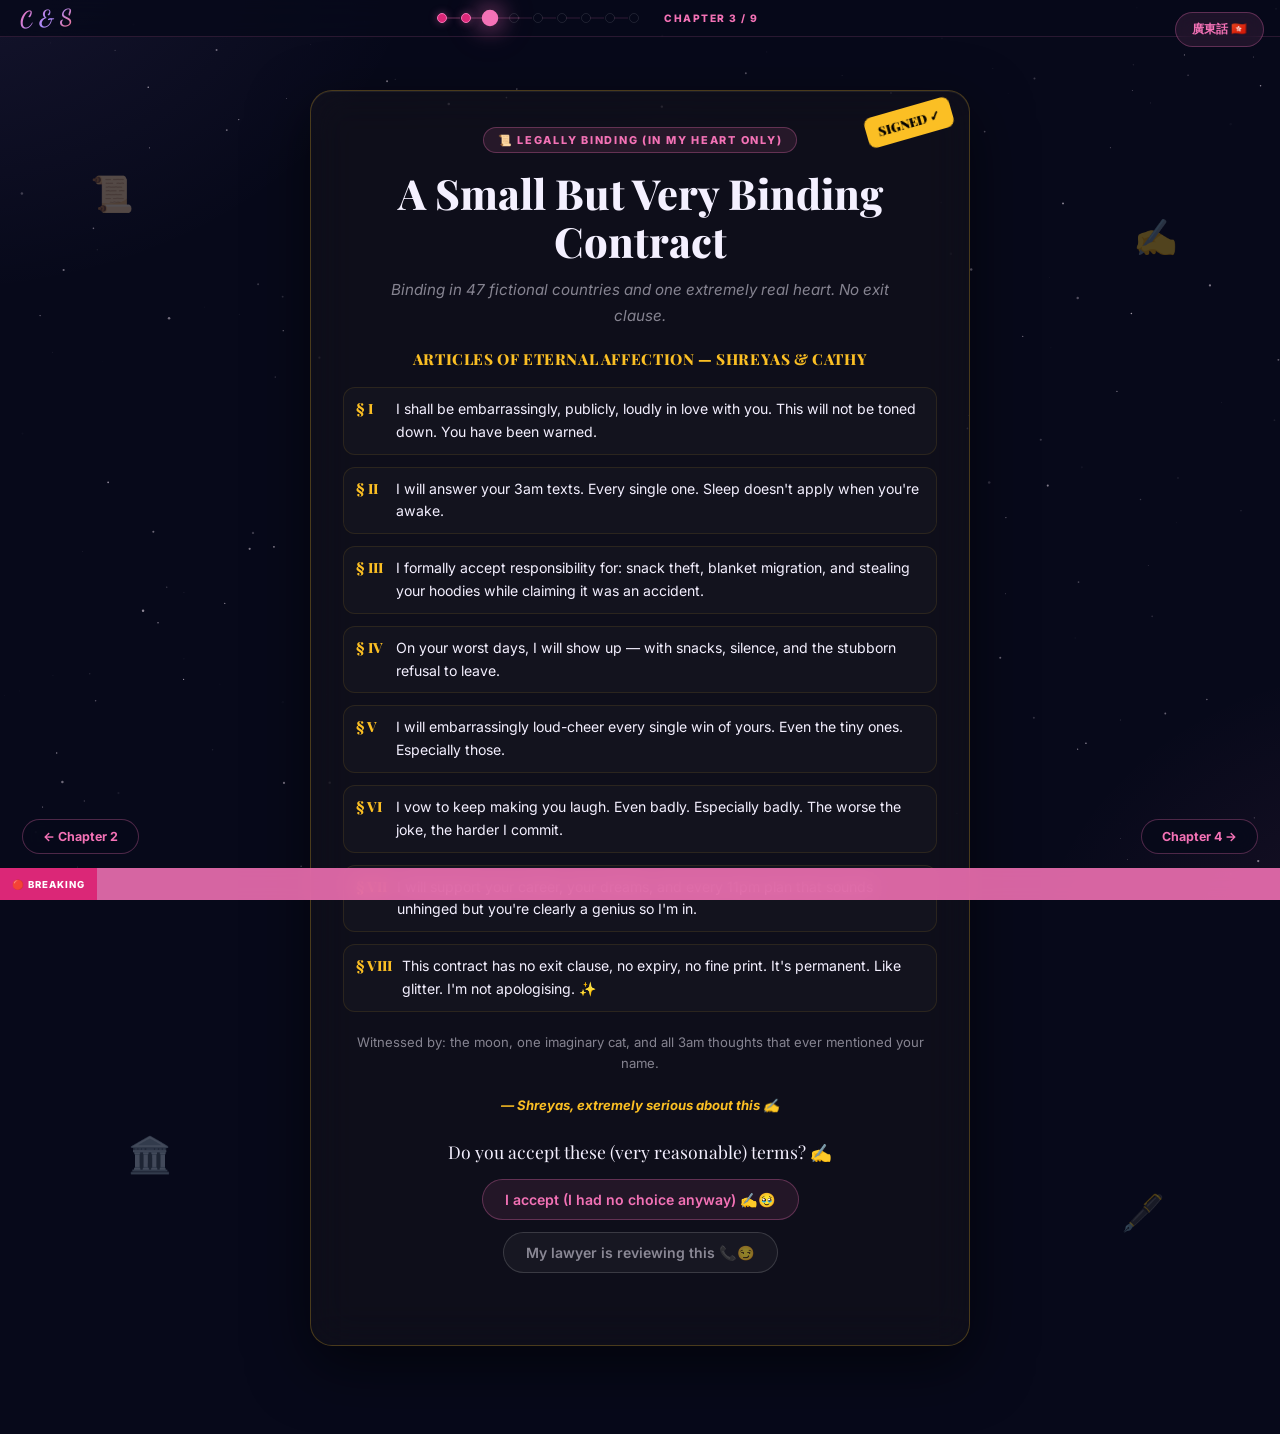
==== contract.html @ 502949fa "Make the No button run away forever (proximity flee, never vanishes)" ====
<!DOCTYPE html>
<html lang="en">
<head>
  <meta charset="UTF-8"/>
  <meta name="viewport" content="width=device-width, initial-scale=1.0"/>
  <title>Chapter 3 — The Contract 📜</title>
  <link rel="preconnect" href="https://fonts.googleapis.com"/>
  <link href="https://fonts.googleapis.com/css2?family=Playfair+Display:ital,wght@0,400;0,700;0,900;1,400&family=Inter:wght@300;400;500;600;700;800&family=Dancing+Script:wght@600;700&display=swap" rel="stylesheet"/>
  <link rel="stylesheet" href="style.css?v=7"/>
</head>
<body>
  <canvas id="starsCanvas"></canvas>
  <div class="particles" id="particles"></div>
  <button class="lang-toggle" onclick="toggleLang()"><span id="langLabel">廣東話 🇭🇰</span></button>

  <nav class="chapter-nav">
    <span class="chapter-brand">C &amp; S</span>
    <div class="chapter-dots">
      <a href="index.html"    class="cdot page-link" title="Ch 1"></a>
      <a href="evidence.html" class="cdot page-link" title="Ch 2"></a>
      <a href="contract.html" class="cdot active"    title="Ch 3 — The Contract"></a>
      <a href="poem.html"     class="cdot"           title="Ch 4"></a>
      <a href="quiz.html"     class="cdot"           title="Ch 5"></a>
      <a href="husband.html"  class="cdot"           title="Ch 6"></a>
      <a href="proposal.html" class="cdot"           title="Ch 7"></a>
      <a href="love.html"     class="cdot"           title="Ch 8"></a>
      <a href="yes.html"      class="cdot"           title="Ch 9"></a>
    </div>
    <span class="chapter-label" data-en="Chapter 3 / 9" data-hk="第 三 章 / 9">Chapter 3 / 9</span>
  </nav>

  <section class="sec">
    <div class="deco d1">📜</div><div class="deco d2">✍️</div>
    <div class="deco d3">🏛️</div><div class="deco d4">🖋️</div>
    <div class="wrap">

      <div class="card parchment reveal">
        <div class="stamp" id="stamp">SIGNED ✓</div>

        <div class="tag"
             data-en="📜 legally binding (in my heart only)"
             data-hk="📜 具法律效力（僅限我嘅心入面）">📜 legally binding (in my heart only)</div>

        <h2 data-en="A Small But Very Binding Contract"
            data-hk="一份細細但非常具約束力嘅合約">A Small But Very Binding Contract</h2>

        <p class="sec-note"
           data-en="Binding in 47 fictional countries and one extremely real heart. No exit clause. No fine print. I checked."
           data-hk="喺47個虛構國家同一個非常真實嘅心入面具效力。冇終止條款。冇細字。我check過。">
          Binding in 47 fictional countries and one extremely real heart. No exit clause.
        </p>

        <div class="parchment-inner">
          <p class="ct-title" data-en="ARTICLES OF ETERNAL AFFECTION — SHREYAS &amp; CATHY"
             data-hk="永恆情感條款 — SHREYAS &amp; CATHY">ARTICLES OF ETERNAL AFFECTION — SHREYAS &amp; CATHY</p>
          <ul class="ct-list">

            <li class="ct-item">
              <span class="cn">§ I</span>
              <span data-en="I shall be embarrassingly, publicly, loudly in love with you. This will not be toned down. You have been warned."
                    data-hk="我將以令人尷尬、公開、大聲嘅方式愛你。呢個唔會被調低音量。你已被警告。">I shall be embarrassingly, publicly, loudly in love with you. This will not be toned down. You have been warned.</span>
            </li>

            <li class="ct-item">
              <span class="cn">§ II</span>
              <span data-en="I will answer your 3am texts. Every single one. Sleep is a concept that simply does not apply when you're awake."
                    data-hk="我將回覆你凌晨3點嘅每一條訊息。每一條。當你醒著，瞓覺係個唔適用嘅概念。">I will answer your 3am texts. Every single one. Sleep doesn't apply when you're awake.</span>
            </li>

            <li class="ct-item">
              <span class="cn">§ III</span>
              <span data-en="I formally accept full legal responsibility for: (a) all snack theft, (b) blanket migration, (c) stealing your hoodies on purpose while claiming it was an accident."
                    data-hk="我正式承擔全部法律責任：(a) 所有零食偷竊，(b) 被子遷移，(c) 故意偷你件衞衣但聲稱係意外。">I formally accept responsibility for: snack theft, blanket migration, and stealing your hoodies while claiming it was an accident.</span>
            </li>

            <li class="ct-item">
              <span class="cn">§ IV</span>
              <span data-en="On your worst days, I will show up. Not necessarily with solutions. But with snacks, silence, and the stubborn refusal to leave."
                    data-hk="在你最差嘅日子，我會出現。未必帶著解決方法。但帶著零食、沉默、同頑固拒絕離開嘅決心。">On your worst days, I will show up — with snacks, silence, and the stubborn refusal to leave.</span>
            </li>

            <li class="ct-item">
              <span class="cn">§ V</span>
              <span data-en="I will cheer embarrassingly loud at every single one of your wins. Even the tiny ones. ESPECIALLY the tiny ones. You deserve a standing ovation for existing, honestly."
                    data-hk="我將為你每一次勝利尷尬咁大聲歡呼。連細嘅都係。尤其係細嘅。老實講，你只係因為存在就值得起立鼓掌。">I will embarrassingly loud-cheer every single win of yours. Even the tiny ones. Especially those.</span>
            </li>

            <li class="ct-item">
              <span class="cn">§ VI</span>
              <span data-en="I vow to keep making you laugh. Even badly. Especially badly. The worse the joke, the harder I'll commit to it."
                    data-hk="我發誓繼續令你大笑。即使笑料很差。尤其係很差嗰時。笑話越差，我就越投入。">I vow to keep making you laugh. Even badly. Especially badly. The worse the joke, the harder I commit.</span>
            </li>

            <li class="ct-item">
              <span class="cn">§ VII</span>
              <span data-en="I will support your career, your dreams, your chaotic ambitions, and every plan you come up with at 11pm that sounds absolutely unhinged but you're clearly brilliant so I'm in."
                    data-hk="我將支持你嘅事業、夢想、混亂雄心，同每個你晚上11點想出嚟聽起來完全瘋狂但你明顯係天才所以我支持嘅計劃。">I will support your career, your dreams, and every 11pm plan that sounds unhinged but you're clearly a genius so I'm in.</span>
            </li>

            <li class="ct-item">
              <span class="cn">§ VIII</span>
              <span data-en="This contract contains no exit clause, no expiration date, and no fine print. It is permanent. Like glitter. Impossible to remove. I'm not apologising for that."
                    data-hk="本合約冇終止條款、冇到期日、冇細字。係永久嘅。就好似閃粉咁。無法去除。我唔為此道歉。">This contract has no exit clause, no expiry, no fine print. It's permanent. Like glitter. I'm not apologising. ✨</span>
            </li>

          </ul>
        </div>

        <div class="ct-sign">
          <span data-en="Witnessed by: the moon, one imaginary cat, and all 3am thoughts that ever mentioned your name."
                data-hk="見證人：月亮、一隻想象中嘅貓、同所有曾提及你名字嘅凌晨3點思緒。">
            Witnessed by: the moon, one imaginary cat, and all 3am thoughts that ever mentioned your name.
          </span><br><br>
          <em>— Shreyas, extremely serious about this ✍️</em>
        </div>

        <div style="margin-top:24px;text-align:center">
          <p class="q-prompt" data-en="Do you accept these (very reasonable) terms? ✍️"
             data-hk="你接唔接受呢啲（非常合理嘅）條款？✍️">Do you accept these (very reasonable) terms? ✍️</p>
          <div style="display:flex;gap:12px;justify-content:center;flex-wrap:wrap" id="contractBtns">
            <button class="q-pick" onclick="signContract(this,'agree')"
                    data-en="I accept (I had no choice anyway) ✍️🥹"
                    data-hk="我同意（我本來就冇得揀）✍️🥹">I accept (I had no choice anyway) ✍️🥹</button>
            <button class="q-pick ghost" onclick="signContract(this,'lawyer')"
                    data-en="My lawyer is reviewing this 📞😏"
                    data-hk="俾我打俾律師先 📞😏">My lawyer is reviewing this 📞😏</button>
          </div>
          <p class="q-response" id="contractResp"></p>
          <div id="nextBtn" style="display:none;margin-top:20px">
            <button class="btn btn-primary" onclick="goNext()">
              <span data-en="Chapter 4 — The Poem →" data-hk="第四章 — 一首詩 →">Chapter 4 — The Poem →</span>
            </button>
          </div>
        </div>
      </div>

    </div>
  </section>

  <div class="page-nav">
    <a href="evidence.html" class="page-link">← Chapter 2</a>
    <span class="spacer"></span>
    <button onclick="goNext()">Chapter 4 →</button>
  </div>

  <div class="ticker-wrap">
    <div class="ticker-label">🔴 BREAKING</div>
    <div class="ticker-track"><div class="ticker-content">
      <span>Contract filed. 8 articles. Zero exit clauses. Legal team unavailable (also distracted by snacks). &nbsp;•&nbsp;</span>
      <span>§ III officially the most relatable clause. Sources: blanket theft incident, 2024. &nbsp;•&nbsp;</span>
      <span>Stamp of approval pending. Your signature required. &nbsp;•&nbsp;</span>
    </div></div>
  </div>

  <canvas id="confettiCanvas"></canvas>
  <script>const _PAGE="contract.html"; const _PAGE_IDX=2;</script>
  <script src="script.js?v=8"></script>
  <script>
    function signContract(btn, key) {
      document.getElementById('contractBtns').querySelectorAll('.q-pick').forEach(b => { b.disabled=true; if(b!==btn) b.classList.add('faded'); });
      btn.classList.add('selected');
      const msgs = {
        agree:  { en:"Signed, sealed, yours. No takebacks ever. ✍️💖", hk:"簽咗、封咗、係你嘅喇。永遠唔可以反悔。✍️💖" },
        lawyer: { en:"Your lawyer called. They reviewed it. They said yes. 📞😏", hk:"你律師打嚟。佢睇過。佢話yes。📞😏" }
      };
      const r = document.getElementById('contractResp');
      r.textContent = msgs[key][lang]; r.classList.add('show');
      document.getElementById('nextBtn').style.display = 'block';
    }
  </script>
</body>
</html>
---- style.css ----
/* ===================================================================
   CATHY 💖 — DARK ROMANTIC THEME v6
   =================================================================== */
:root {
  --bg:     #07091a;
  --bg2:    #0e052a;
  --text:   #f4f0ff;
  --text-s: rgba(244,240,255,0.52);
  --pink:   #f472b6;
  --pink-d: #db2777;
  --purple: #a78bfa;
  --gold:   #fbbf24;
  --teal:   #34d399;
  --coral:  #fb7185;
  --card:   rgba(255,255,255,0.05);
  --border: rgba(244,114,182,0.22);
  --r:      22px;
  --glow:   0 0 40px rgba(244,114,182,0.2);
  --shadow: 0 20px 60px rgba(0,0,0,0.55);
  --grad:   linear-gradient(135deg,#f472b6 0%,#a78bfa 55%,#fb7185 100%);
  --grad-g: linear-gradient(135deg,#fbbf24 0%,#f472b6 100%);
  /* aliases */
  --gold2:var(--gold); --rose:var(--pink); --rose-l:var(--coral);
  --violet:var(--purple); --blush:var(--coral);
  --border-s:rgba(244,114,182,0.1);
}

*,*::before,*::after { margin:0; padding:0; box-sizing:border-box; }
html { scroll-behavior:smooth; font-size:16px; }

body {
  font-family:'Inter',sans-serif;
  color:var(--text);
  background:
    radial-gradient(ellipse 900px 700px at -5% -10%, rgba(167,139,250,0.1) 0%,transparent 55%),
    radial-gradient(ellipse 700px 600px at 110% 110%, rgba(244,114,182,0.09) 0%,transparent 55%),
    var(--bg);
  background-attachment:fixed;
  min-height:100vh;
  overflow-x:hidden;
  animation:pageFadeIn .5s ease;
}
body.page-out { animation:pageFadeOut .3s ease forwards; }
@keyframes pageFadeIn  { from { opacity:0; transform:translateY(10px); } to { opacity:1; transform:none; } }
@keyframes pageFadeOut { to   { opacity:0; transform:translateY(-8px); } }

/* ===================== STARS CANVAS ===================== */
#starsCanvas { position:fixed; inset:0; pointer-events:none; z-index:0; }

/* ===================== PARTICLES ===================== */
.particles { position:fixed; inset:0; pointer-events:none; z-index:1; overflow:hidden; }
.particle {
  position:absolute; bottom:-40px; font-size:1.3rem;
  animation:floatUp linear forwards; opacity:0;
}
@keyframes floatUp {
  0%   { transform:translateY(0) rotate(0) scale(.7); opacity:0; }
  10%  { opacity:.85; }
  90%  { opacity:.4; }
  100% { transform:translateY(-115vh) rotate(360deg) scale(1.1); opacity:0; }
}

/* ===================== CHAPTER NAV ===================== */
.chapter-nav {
  position:fixed; top:0; left:0; right:0; z-index:900;
  display:flex; align-items:center; justify-content:center; gap:14px;
  padding:12px 115px 12px 24px;
  background:rgba(7,9,26,.82);
  backdrop-filter:blur(20px); -webkit-backdrop-filter:blur(20px);
  border-bottom:1px solid rgba(244,114,182,.15);
}
.chapter-brand {
  position:absolute; left:20px; top:50%; transform:translateY(-50%) rotate(-3deg);
  font-family:'Dancing Script',cursive; font-weight:700; font-size:1.4rem;
  background:var(--grad); -webkit-background-clip:text; -webkit-text-fill-color:transparent; background-clip:text;
}
.chapter-dots { display:flex; align-items:center; }
.cdot {
  position:relative; width:10px; height:10px; border-radius:50%;
  background:rgba(244,114,182,.15); border:1.5px solid rgba(244,114,182,.35);
  display:inline-block; text-decoration:none; margin:0 7px;
  transition:all .3s cubic-bezier(.34,1.56,.64,1);
}
.cdot::after {
  content:''; position:absolute; top:50%; left:100%;
  width:14px; height:1px; transform:translateY(-50%);
  background:rgba(244,114,182,.18);
}
.chapter-dots .cdot:last-child::after { display:none; }
.cdot.done { background:var(--pink-d); border-color:var(--pink); box-shadow:0 0 8px rgba(244,114,182,.4); }
.cdot.done::after { background:rgba(244,114,182,.4); }
.cdot.active {
  background:var(--pink); border-color:var(--pink); transform:scale(1.65);
  box-shadow:0 0 14px var(--pink), 0 0 28px rgba(244,114,182,.3);
}
.cdot.locked { background:transparent; border-color:rgba(255,255,255,.1); }
.cdot:not(.active):not(.locked):hover { transform:scale(1.4); background:var(--pink); }
.chapter-label, .chapter-info {
  font-size:.64rem; font-weight:800; color:var(--pink);
  letter-spacing:.15em; text-transform:uppercase; margin-left:4px;
}
.chapter-info { display:none; }

/* ===================== LANG TOGGLE ===================== */
.lang-toggle {
  position:fixed; top:12px; right:16px; z-index:1000;
  background:rgba(244,114,182,.1); border:1px solid rgba(244,114,182,.3);
  color:var(--pink); font-family:'Inter',sans-serif;
  font-size:.78rem; font-weight:700;
  padding:8px 16px; border-radius:50px; cursor:pointer;
  backdrop-filter:blur(10px);
  transition:all .2s ease;
}
.lang-toggle:hover { background:var(--pink); color:#fff; border-color:var(--pink); }

/* ===================== PAGE NAV ===================== */
.page-nav {
  position:fixed; bottom:46px; left:0; right:0;
  display:flex; align-items:center; justify-content:space-between;
  padding:0 22px; z-index:800; pointer-events:none;
}
.page-nav a, .page-nav button {
  pointer-events:all;
  background:rgba(7,9,26,.8); border:1px solid rgba(244,114,182,.3);
  color:var(--pink); font-family:'Inter',sans-serif;
  font-size:.78rem; font-weight:700;
  padding:9px 20px; border-radius:50px; cursor:pointer; text-decoration:none;
  backdrop-filter:blur(10px); transition:all .2s ease;
}
.page-nav a:hover, .page-nav button:hover { background:var(--pink); color:#fff; border-color:var(--pink); }
.page-nav .spacer { flex:1; }

/* ===================== LAYOUT ===================== */
.sec {
  position:relative; min-height:100vh;
  display:flex; align-items:center; justify-content:center;
  padding:90px 20px 88px; z-index:2;
}
.wrap { width:100%; max-width:660px; margin:0 auto; text-align:center; position:relative; z-index:2; }

/* decos */
.deco {
  position:absolute; font-size:2.2rem; opacity:.3; pointer-events:none; z-index:1;
  animation:bobble ease-in-out infinite;
}
.d1 { top:12%; left:7%;  animation-duration:4s; }
.d2 { top:15%; right:8%; animation-duration:5.2s; animation-delay:.6s; }
.d3 { bottom:18%; left:10%; animation-duration:4.6s; animation-delay:1s; }
.d4 { bottom:14%; right:9%; animation-duration:5.8s; animation-delay:1.8s; }
@keyframes bobble { 0%,100% { transform:translateY(0) rotate(-6deg); } 50% { transform:translateY(-15px) rotate(6deg); } }

/* ===================== CARDS ===================== */
.card, .glass {
  background:var(--card);
  border:1px solid var(--border);
  border-radius:var(--r);
  padding:36px 32px;
  box-shadow:var(--shadow), inset 0 1px 0 rgba(255,255,255,.06);
  backdrop-filter:blur(20px); -webkit-backdrop-filter:blur(20px);
  position:relative;
}

/* ===================== TYPOGRAPHY ===================== */
.tag, .sec-label, .eyebrow {
  display:inline-block; font-size:.68rem; font-weight:800;
  letter-spacing:.16em; text-transform:uppercase;
  color:var(--pink);
  background:rgba(244,114,182,.1); border:1px solid rgba(244,114,182,.3);
  padding:5px 14px; border-radius:50px; margin-bottom:16px;
}
.hero-h1 {
  font-family:'Playfair Display',serif; font-weight:900;
  font-size:clamp(2.2rem,7vw,4.2rem); line-height:1.06; color:var(--text);
  margin-bottom:16px;
}
.grad, .grad-text {
  background:var(--grad);
  -webkit-background-clip:text; -webkit-text-fill-color:transparent; background-clip:text;
}
h2 {
  font-family:'Playfair Display',serif; font-weight:800;
  font-size:clamp(1.7rem,5vw,2.6rem); color:var(--text);
  margin-bottom:12px; line-height:1.15;
}
.hero-p, .sec-note, .lead, .celeb-sub {
  font-size:.95rem; color:var(--text-s); line-height:1.72;
  max-width:500px; margin:0 auto 20px;
}
.sec-note { font-style:italic; }

/* ===================== BUTTONS ===================== */
.btn {
  display:inline-block; font-family:'Inter',sans-serif;
  font-weight:700; font-size:.9rem; cursor:pointer;
  padding:13px 32px; border-radius:50px; text-decoration:none;
  border:none; transition:all .2s cubic-bezier(.34,1.56,.64,1);
}
.btn-primary {
  background:var(--grad); color:#fff;
  box-shadow:0 8px 26px rgba(244,114,182,.4);
}
.btn-primary:hover { transform:translateY(-3px) scale(1.04); box-shadow:0 14px 36px rgba(244,114,182,.55); }
.btn-ghost {
  background:rgba(244,114,182,.1); border:1px solid rgba(244,114,182,.3); color:var(--pink);
}
.btn-ghost:hover { background:rgba(244,114,182,.2); transform:translateY(-2px); }
.btn-yes {
  background:var(--grad); color:#fff;
  box-shadow:0 8px 28px rgba(244,114,182,.5);
}
.btn-yes:hover { transform:translateY(-4px) scale(1.05); box-shadow:0 16px 44px rgba(244,114,182,.65); }
.btn-huge { font-size:1.1rem; padding:16px 44px; }
.btn-no {
  background:rgba(255,255,255,.05); border:1px dashed rgba(255,255,255,.2);
  color:rgba(255,255,255,.4); font-weight:600;
}
.btn-row { display:flex; gap:14px; justify-content:center; align-items:center; flex-wrap:wrap; margin-top:8px; }
.pulse-btn { animation:pulseBeat 1.8s ease-in-out infinite; }
@keyframes pulseBeat { 0%,100% { transform:scale(1); box-shadow:0 8px 28px rgba(244,114,182,.5); } 50% { transform:scale(1.06); box-shadow:0 12px 40px rgba(244,114,182,.7); } }
@keyframes btnPulse  { 0%,100% { transform:scale(1); } 50% { transform:scale(1.05); } }

/* ===================== SCROLL DOT ===================== */
.scroll-dot {
  width:22px; height:36px; border:1.5px solid rgba(244,114,182,.4);
  border-radius:50px; margin:28px auto 0; position:relative;
}
.scroll-dot::after {
  content:''; position:absolute; top:6px; left:50%; transform:translateX(-50%);
  width:5px; height:5px; border-radius:50%; background:var(--pink);
  animation:scrollPulse 1.5s ease-in-out infinite;
}
@keyframes scrollPulse { 0% { top:6px; opacity:1; } 100% { top:22px; opacity:0; } }
@keyframes scrollBlink { 0%,100% { opacity:.2; } 50% { opacity:1; } }

/* ===================== LOVE METER ===================== */
.love-meter-wrap { display:flex; align-items:center; gap:12px; max-width:320px; margin:20px auto; }
.love-meter-icon { font-size:1.4rem; animation:heartBeat 1.2s ease-in-out infinite; }
@keyframes heartBeat { 0%,100% { transform:scale(1); } 25% { transform:scale(1.22); } 50% { transform:scale(.95); } }
.love-meter-track { flex:1; height:12px; background:rgba(244,114,182,.12); border-radius:50px; overflow:hidden; border:1px solid rgba(244,114,182,.2); }
.love-meter-fill { height:100%; width:0%; background:var(--grad); border-radius:50px; transition:width .5s ease; }

/* ===================== QUIZ ===================== */
.quiz-progress-bar { height:6px; background:rgba(244,114,182,.12); border-radius:50px; overflow:hidden; margin:18px 0 24px; }
.quiz-progress-fill, #qProgress { height:100%; width:0%; background:var(--grad); border-radius:50px; transition:width .4s ease; }
.quiz-wrap { position:relative; min-height:180px; }
.q-step { display:none; }
.q-step.active { display:block; animation:fadeSlideIn .4s ease; }
@keyframes fadeSlideIn { from { opacity:0; transform:translateY(18px); } to { opacity:1; transform:none; } }
.q-text { font-size:1.08rem; font-weight:700; margin-bottom:20px; color:var(--text); line-height:1.5; }
.q-opts { display:flex; flex-wrap:wrap; gap:10px; justify-content:center; }
.q-btn {
  background:rgba(244,114,182,.1); border:1px solid rgba(244,114,182,.28);
  color:var(--text); font-family:'Inter',sans-serif;
  font-size:.88rem; font-weight:600;
  padding:11px 20px; border-radius:50px; cursor:pointer;
  transition:all .2s ease;
}
.q-btn:hover { background:var(--pink); color:#fff; border-color:var(--pink); transform:translateY(-2px); box-shadow:0 8px 22px rgba(244,114,182,.35); }
.q-result { text-align:center; }
.score-ring { position:relative; width:120px; height:120px; margin:0 auto 16px; }
.score-ring svg { transform:rotate(-90deg); width:120px; height:120px; }
.ring-bg   { fill:none; stroke:rgba(244,114,182,.14); stroke-width:7; }
.ring-fill { fill:none; stroke:var(--pink); stroke-width:7; stroke-linecap:round; stroke-dasharray:327; stroke-dashoffset:327; }
.score-num { position:absolute; inset:0; display:flex; align-items:center; justify-content:center; font-family:'Playfair Display',serif; font-weight:900; font-size:1.9rem; color:var(--pink); }
.result-title { font-family:'Playfair Display',serif; font-weight:800; font-size:1.3rem; color:var(--text); margin-bottom:10px; }
.result-note { font-size:.9rem; color:var(--text-s); line-height:1.7; max-width:440px; margin:0 auto 8px; }
.q-result.hidden { display:none !important; }

/* ===================== EVIDENCE ===================== */
.ev-grid { display:grid; grid-template-columns:repeat(2,1fr); gap:14px; margin:8px 0 22px; }
.ev-card {
  background:rgba(255,255,255,.03); border:1px solid rgba(244,114,182,.2);
  border-radius:16px; padding:18px 14px; text-align:center;
  transition:all .25s ease;
}
.ev-card:hover { background:rgba(244,114,182,.08); transform:translateY(-4px); border-color:rgba(244,114,182,.4); }
.ev-top { font-size:.64rem; font-weight:800; letter-spacing:.1em; text-transform:uppercase; color:var(--pink); margin-bottom:8px; }
.ev-big { font-family:'Playfair Display',serif; font-weight:900; font-size:2.2rem; background:var(--grad); -webkit-background-clip:text; -webkit-text-fill-color:transparent; background-clip:text; line-height:1.1; margin-bottom:6px; }
.ev-headline { font-family:'Playfair Display',serif; font-weight:700; font-size:.88rem; color:var(--text); line-height:1.45; margin-bottom:6px; }
.ev-label { font-size:.8rem; font-weight:600; color:var(--text); margin-bottom:3px; }
.ev-note  { font-size:.7rem; color:var(--text-s); font-style:italic; }
.ev-verdict {
  font-size:.9rem; font-weight:600; color:var(--text); line-height:1.65;
  background:rgba(244,114,182,.07); border:1px dashed rgba(244,114,182,.3);
  border-radius:14px; padding:14px 16px; max-width:560px; margin:0 auto;
}

/* ===================== CONTRACT ===================== */
.parchment {
  background:rgba(251,191,36,.03) !important;
  border-color:rgba(251,191,36,.25) !important;
}
.parchment-inner { text-align:left; margin-top:8px; }
.ct-title { font-family:'Playfair Display',serif; font-weight:800; font-size:.95rem; text-align:center; color:var(--gold); letter-spacing:.04em; margin-bottom:18px; }
.ct-list { list-style:none; display:flex; flex-direction:column; gap:12px; }
.ct-item {
  display:flex; gap:10px; align-items:flex-start;
  font-size:.88rem; line-height:1.62; color:var(--text);
  opacity:0; transform:translateX(-12px); transition:all .5s ease;
  background:rgba(255,255,255,.025); border:1px solid rgba(251,191,36,.1); border-radius:12px; padding:10px 12px;
}
.ct-item.visible { opacity:1; transform:translateX(0); }
.cn { font-family:'Playfair Display',serif; font-weight:800; color:var(--gold); flex-shrink:0; min-width:30px; }
.ct-sign { text-align:center; margin-top:20px; font-size:.82rem; color:var(--text-s); line-height:1.6; }
.ct-sign em { color:var(--gold); font-weight:700; }
.stamp {
  position:absolute; top:16px; right:16px; transform:rotate(-16deg) scale(0);
  font-family:'Playfair Display',serif; font-weight:900; font-size:.8rem;
  color:#000; background:var(--gold); padding:7px 12px; border-radius:8px;
  transition:transform .5s cubic-bezier(.34,1.8,.64,1);
}
.stamp.visible { transform:rotate(-16deg) scale(1); }

/* ===================== POEM ===================== */
.poem-box { margin-top:8px; }
.poem-en, .poem-hk { display:flex; flex-direction:column; gap:12px; }
.poem-line {
  font-family:'Playfair Display',serif; font-size:.97rem; line-height:1.78;
  color:var(--text); font-style:italic;
  background:rgba(255,255,255,.025);
  border-left:3px solid rgba(244,114,182,.5);
  border-radius:0 12px 12px 0; padding:11px 14px; text-align:left;
  opacity:0; transform:translateX(-14px); transition:all .6s ease;
}
.poem-line.visible { opacity:1; transform:translateX(0); }
.poem-final { border-left-color:var(--pink); }
.poem-final em, .poem-line em { font-style:normal; font-weight:700; color:var(--pink); }
.poem-div { display:flex; gap:12px; justify-content:center; font-size:1.2rem; margin:18px 0; opacity:.5; }

/* ===================== HUSBAND ===================== */
.hm-list { list-style:none; display:flex; flex-direction:column; gap:10px; margin:8px 0 20px; }
.hm-item {
  display:flex; gap:10px; align-items:flex-start; text-align:left;
  font-size:.88rem; line-height:1.58; color:var(--text);
  background:rgba(255,255,255,.03); border:1px solid rgba(244,114,182,.12);
  border-radius:12px; padding:10px 14px;
  opacity:0; transform:translateX(-16px); transition:all .5s ease;
}
.hm-item.visible { opacity:1; transform:translateX(0); }
.hm-icon { font-size:1.1rem; flex-shrink:0; }
.hm-verdict {
  background:rgba(244,114,182,.07); border:1px dashed rgba(244,114,182,.3);
  border-radius:16px; padding:18px; text-align:center;
}
.hm-score { font-family:'Playfair Display',serif; font-weight:900; font-size:2.4rem; background:var(--grad); -webkit-background-clip:text; -webkit-text-fill-color:transparent; background-clip:text; margin-bottom:6px; }
.hm-verdict p { font-size:.88rem; font-weight:600; color:var(--text-s); line-height:1.5; }

/* ===================== PROPOSAL / LOVE ===================== */
.proposal-card, .love-card { text-align:center; }
.ring-float, .ring-icon { font-size:3rem; display:inline-block; animation:ringFloat 3s ease-in-out infinite; margin-bottom:8px; }
@keyframes ringFloat { 0%,100% { transform:translateY(0) rotate(-8deg); } 50% { transform:translateY(-12px) rotate(8deg); } }
.letter { text-align:left; max-width:500px; margin:16px auto; display:flex; flex-direction:column; gap:12px; }
.letter p { font-size:.93rem; line-height:1.8; color:var(--text); }
.letter strong { color:var(--pink); font-weight:700; }
.letter-div { text-align:center; font-size:1.2rem; margin:8px 0; opacity:.4; }
.letter-hk { display:flex; flex-direction:column; gap:10px; padding-top:8px; border-top:1px solid rgba(244,114,182,.15); }
.letter-hk p { font-size:.88rem; color:var(--text-s); line-height:1.8; }
.prop-btns { display:flex; gap:14px; justify-content:center; align-items:center; flex-wrap:wrap; position:relative; min-height:64px; margin-top:16px; }
.escape-msg { font-size:.82rem; color:var(--pink); font-weight:700; margin-top:12px; min-height:20px; animation:escapeShake .4s ease; }
@keyframes escapeShake { 0%,100% { transform:none; } 25% { transform:translateX(-4px); } 75% { transform:translateX(4px); } }
.maybe-note { font-size:.75rem; color:var(--text-s); font-style:italic; margin-top:10px; }

/* ===================== CELEBRATION ===================== */
.celebrate-card { text-align:center; }
.celeb-emoji, #celebEmoji { font-size:3.5rem; display:inline-block; animation:celebSpin 2s ease-in-out infinite; }
@keyframes celebSpin { 0%,100% { transform:rotate(-10deg) scale(1); } 50% { transform:rotate(10deg) scale(1.12); } }
.badges { display:flex; flex-wrap:wrap; gap:8px; justify-content:center; margin:20px 0; }
.badge {
  font-size:.75rem; font-weight:700; padding:7px 14px; border-radius:50px;
  background:rgba(244,114,182,.1); border:1px solid rgba(244,114,182,.35); color:var(--pink);
  animation:badgePop .5s cubic-bezier(.34,1.8,.64,1) both;
}
.badge:nth-child(2) { border-color:rgba(52,211,153,.4); color:var(--teal); background:rgba(52,211,153,.08); }
.badge:nth-child(3) { border-color:rgba(167,139,250,.4); color:var(--purple); background:rgba(167,139,250,.08); }
.badge:nth-child(4) { border-color:rgba(251,191,36,.4); color:var(--gold); background:rgba(251,191,36,.08); }
.badge:nth-child(5) { border-color:rgba(251,113,133,.4); color:var(--coral); background:rgba(251,113,133,.08); }
.badge:nth-child(6) { border-color:rgba(167,139,250,.4); color:var(--purple); background:rgba(167,139,250,.08); }
@keyframes badgePop { from { opacity:0; transform:scale(0) rotate(-14deg); } }
.celeb-text { display:flex; flex-direction:column; gap:12px; max-width:460px; margin:0 auto 18px; }
.celeb-text p { font-size:.93rem; line-height:1.78; color:var(--text-s); }
.dancer { font-size:2.4rem; display:inline-block; animation:danceLoop 1s ease-in-out infinite; }
@keyframes danceLoop { 0%,100% { transform:rotate(-14deg) translateY(0); } 50% { transform:rotate(14deg) translateY(-8px); } }

/* ===================== TICKER ===================== */
.ticker-wrap {
  position:fixed; bottom:0; left:0; right:0; z-index:850;
  display:flex; align-items:center;
  background:rgba(244,114,182,.88); backdrop-filter:blur(10px);
  height:32px; overflow:hidden;
}
.ticker-label {
  flex-shrink:0; background:var(--pink-d); color:#fff;
  font-size:.6rem; font-weight:800; letter-spacing:.1em;
  padding:0 12px; height:100%; display:flex; align-items:center; text-transform:uppercase;
}
.ticker-track { flex:1; overflow:hidden; }
.ticker-content { display:inline-block; white-space:nowrap; padding-left:100%; animation:tickerScroll 30s linear infinite; font-size:.7rem; font-weight:600; color:#fff; }
@keyframes tickerScroll { from { transform:translateX(0); } to { transform:translateX(-100%); } }

/* ===================== REVEAL ===================== */
.reveal { opacity:0; transform:translateY(24px); transition:opacity .7s ease, transform .7s ease; }
.reveal.visible { opacity:1; transform:none; }

/* ===================== INTERACTIVE JOURNEY ===================== */
.chapter { min-height:100vh; display:flex; flex-direction:column; align-items:center; justify-content:center; }
.chapter > .wrap { width:100%; }
.chapter.locked { display:none !important; }

.q-block { margin-top:28px; text-align:center; }
.q-prompt { font-family:'Playfair Display',serif; font-size:1.1rem; color:var(--text); margin-bottom:16px; }
.q-answers { display:flex; gap:12px; flex-wrap:wrap; justify-content:center; position:relative; min-height:50px; }
.q-pick {
  font-family:'Inter',sans-serif; font-size:.88rem; font-weight:600; color:var(--pink);
  background:rgba(244,114,182,.09); border:1px solid rgba(244,114,182,.3);
  border-radius:30px; padding:11px 22px; cursor:pointer; transition:all .2s ease;
}
.q-pick:hover:not(:disabled) { background:var(--pink); color:#fff; transform:translateY(-2px); box-shadow:0 6px 20px rgba(244,114,182,.3); }
.q-pick.ghost { color:var(--text-s); border-color:rgba(255,255,255,.15); background:rgba(255,255,255,.04); }
.q-pick.selected { background:var(--pink) !important; color:#fff !important; border-color:var(--pink) !important; }
.q-pick.faded { opacity:.25; }
.q-pick:disabled { cursor:default; }
.q-response {
  margin-top:16px; min-height:1.3em;
  color:var(--purple); font-family:'Playfair Display',serif; font-style:italic; font-size:1rem;
  opacity:0; transform:translateY(6px); transition:all .5s ease;
}
.q-response.show { opacity:1; transform:none; }
.scroll-hint { margin-top:30px; font-size:.75rem; letter-spacing:.08em; color:var(--text-s); animation:scrollBlink 2s ease-in-out infinite; }

/* Recap */
.recap { margin:24px auto; max-width:440px; text-align:left; border-top:1px solid rgba(244,114,182,.15); border-bottom:1px solid rgba(244,114,182,.15); padding:16px 4px; }
.recap-title { text-align:center; font-family:'Playfair Display',serif; font-size:.95rem; color:var(--pink); margin-bottom:14px; }
.recap-row { display:flex; justify-content:space-between; align-items:baseline; gap:12px; padding:7px 0; border-bottom:1px solid rgba(255,255,255,.05); }
.recap-row:last-child { border-bottom:none; }
.recap-q { font-size:.74rem; color:var(--text-s); flex-shrink:0; }
.recap-a { font-size:.86rem; color:var(--text); font-weight:600; text-align:right; }
@keyframes recapIn { from { opacity:0; transform:translateX(-8px); } to { opacity:1; transform:none; } }

/* ===================== CONFETTI CANVAS ===================== */
#confettiCanvas { position:fixed; inset:0; pointer-events:none; z-index:9999; display:none; }

/* ===================== UTIL ===================== */
.hidden { display:none !important; }
.page-link { cursor:pointer; }

/* ===================== RESPONSIVE ===================== */
@media (max-width:560px) {
  .chapter-brand { display:none; }
  .chapter-nav { padding:10px 80px 10px 14px; gap:8px; }
  .cdot { margin:0 5px; width:8px; height:8px; }
  .cdot::after { width:10px; }
  .card, .glass { padding:24px 18px; }
  .ev-grid { grid-template-columns:1fr; }
  .page-nav { bottom:40px; padding:0 12px; }
  .page-nav a, .page-nav button { padding:8px 14px; font-size:.72rem; }
  .deco { font-size:1.6rem; }
  .q-opts { gap:8px; }
  .q-btn { font-size:.82rem; padding:9px 16px; }
}
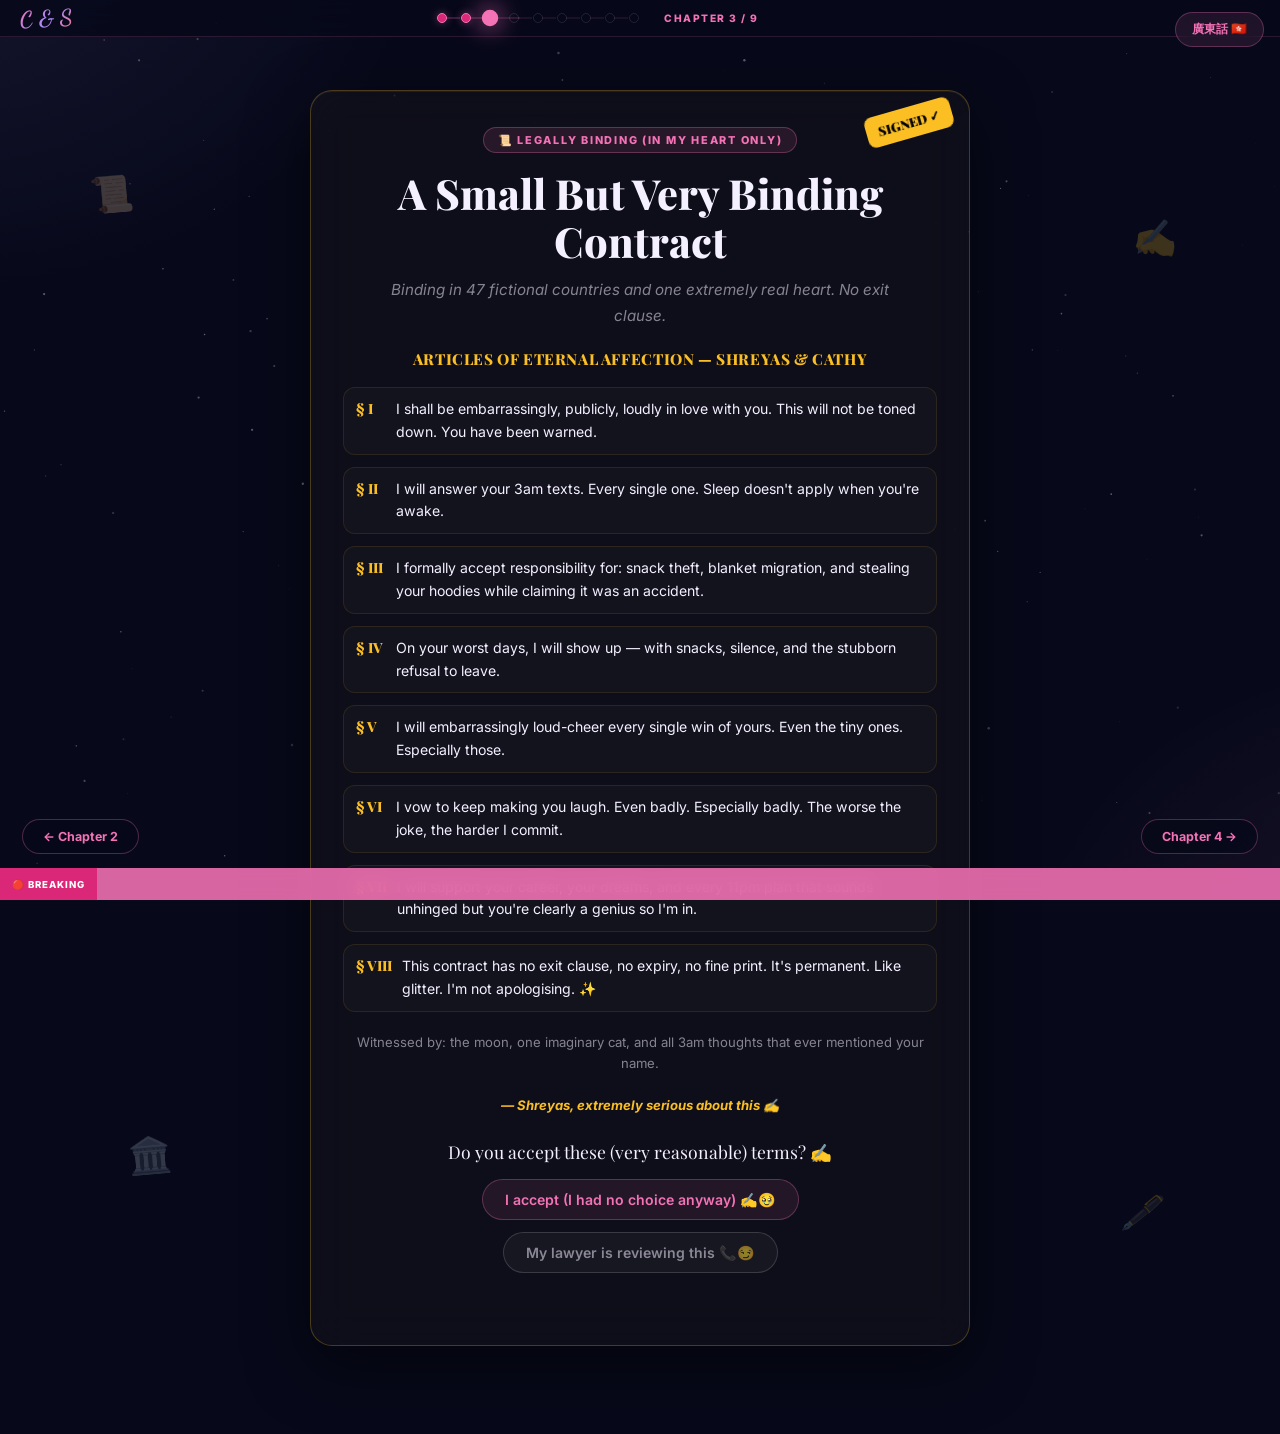
==== commit 0ce8cbc1: "Remove unnecessary background animation (static stars, no floating particles, no bobbing decos)" ====
--- a/contract.html
+++ b/contract.html
@@ -6,7 +6,7 @@
   <title>Chapter 3 — The Contract 📜</title>
   <link rel="preconnect" href="https://fonts.googleapis.com"/>
   <link href="https://fonts.googleapis.com/css2?family=Playfair+Display:ital,wght@0,400;0,700;0,900;1,400&family=Inter:wght@300;400;500;600;700;800&family=Dancing+Script:wght@600;700&display=swap" rel="stylesheet"/>
-  <link rel="stylesheet" href="style.css?v=7"/>
+  <link rel="stylesheet" href="style.css?v=9"/>
 </head>
 <body>
   <canvas id="starsCanvas"></canvas>
@@ -154,7 +154,7 @@
 
   <canvas id="confettiCanvas"></canvas>
   <script>const _PAGE="contract.html"; const _PAGE_IDX=2;</script>
-  <script src="script.js?v=8"></script>
+  <script src="script.js?v=9"></script>
   <script>
     function signContract(btn, key) {
       document.getElementById('contractBtns').querySelectorAll('.q-pick').forEach(b => { b.disabled=true; if(b!==btn) b.classList.add('faded'); });
--- a/style.css
+++ b/style.css
@@ -140,14 +140,13 @@
 
 /* decos */
 .deco {
-  position:absolute; font-size:2.2rem; opacity:.3; pointer-events:none; z-index:1;
-  animation:bobble ease-in-out infinite;
-}
-.d1 { top:12%; left:7%;  animation-duration:4s; }
-.d2 { top:15%; right:8%; animation-duration:5.2s; animation-delay:.6s; }
-.d3 { bottom:18%; left:10%; animation-duration:4.6s; animation-delay:1s; }
-.d4 { bottom:14%; right:9%; animation-duration:5.8s; animation-delay:1.8s; }
-@keyframes bobble { 0%,100% { transform:translateY(0) rotate(-6deg); } 50% { transform:translateY(-15px) rotate(6deg); } }
+  position:absolute; font-size:2.2rem; opacity:.22; pointer-events:none; z-index:1;
+  transform:rotate(-5deg);
+}
+.d1 { top:12%; left:7%; }
+.d2 { top:15%; right:8%; transform:rotate(5deg); }
+.d3 { bottom:18%; left:10%; }
+.d4 { bottom:14%; right:9%; transform:rotate(5deg); }
 
 /* ===================== CARDS ===================== */
 .card, .glass {
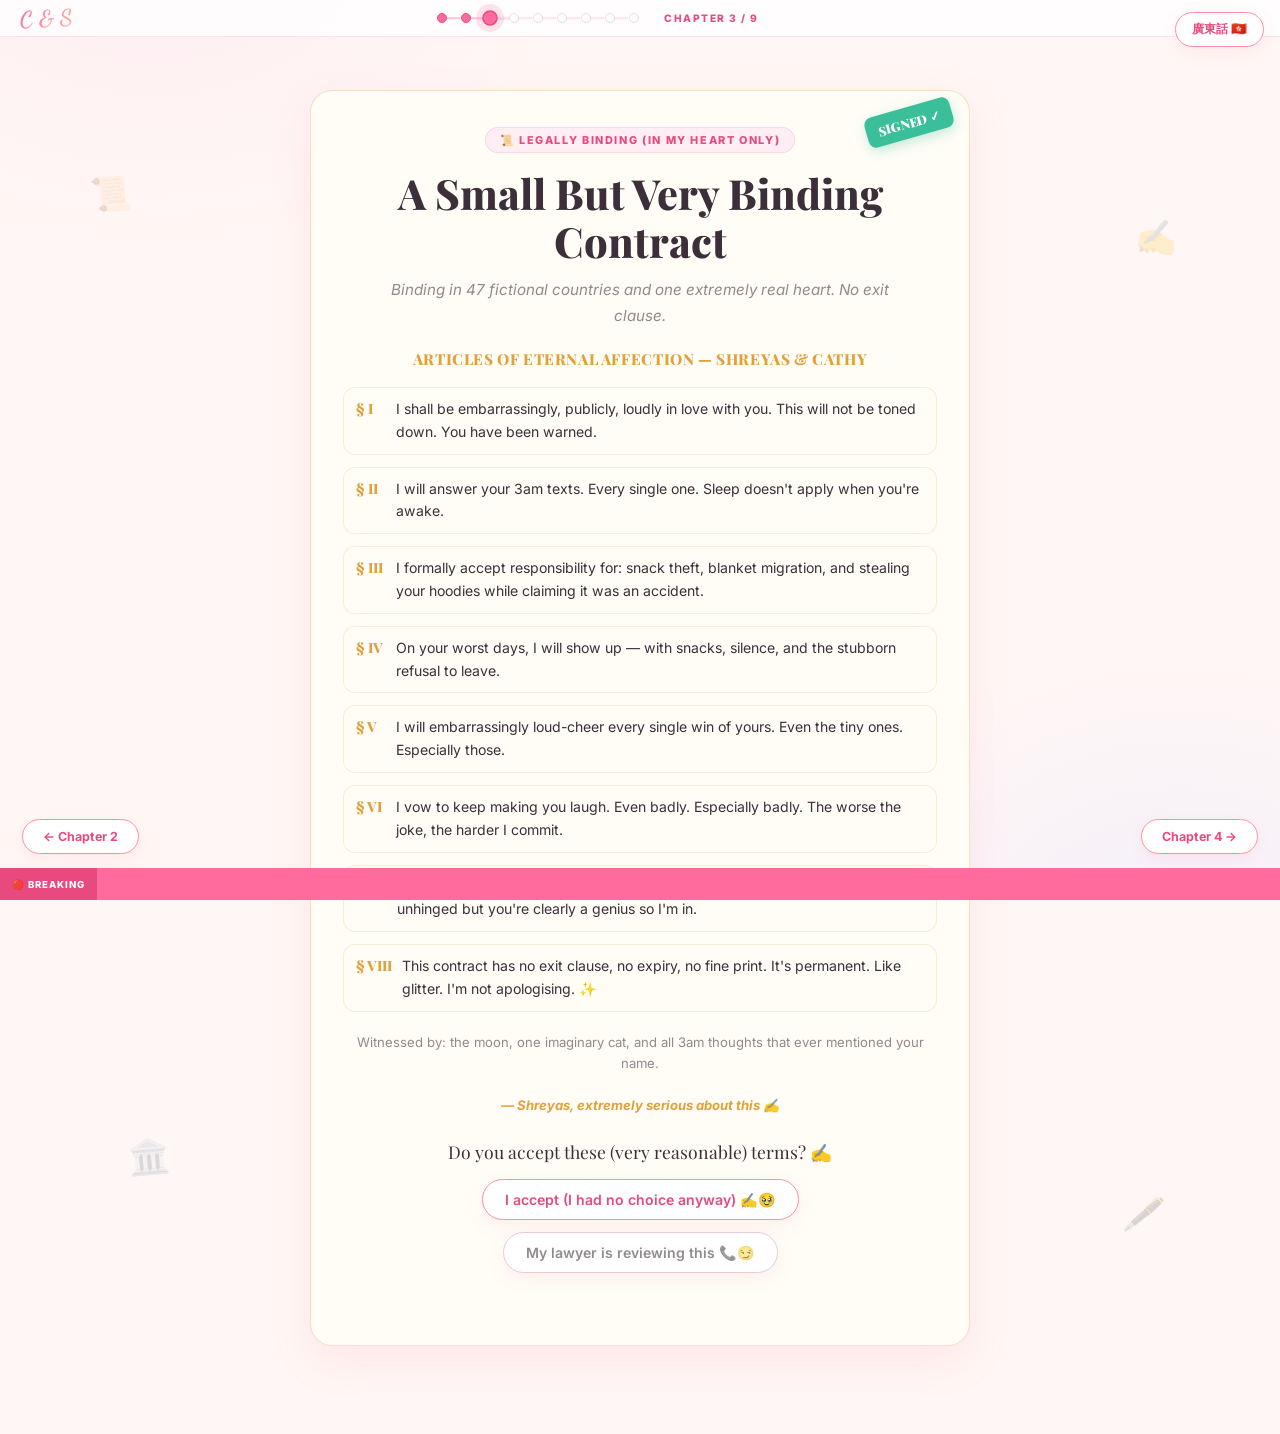
==== commit 9250cae3: "Clean light theme + bulletproof runaway No (runs forever, never vanishes, flees from cursor)" ====
--- a/contract.html
+++ b/contract.html
@@ -6,7 +6,7 @@
   <title>Chapter 3 — The Contract 📜</title>
   <link rel="preconnect" href="https://fonts.googleapis.com"/>
   <link href="https://fonts.googleapis.com/css2?family=Playfair+Display:ital,wght@0,400;0,700;0,900;1,400&family=Inter:wght@300;400;500;600;700;800&family=Dancing+Script:wght@600;700&display=swap" rel="stylesheet"/>
-  <link rel="stylesheet" href="style.css?v=9"/>
+  <link rel="stylesheet" href="style.css?v=10"/>
 </head>
 <body>
   <canvas id="starsCanvas"></canvas>
@@ -154,7 +154,7 @@
 
   <canvas id="confettiCanvas"></canvas>
   <script>const _PAGE="contract.html"; const _PAGE_IDX=2;</script>
-  <script src="script.js?v=9"></script>
+  <script src="script.js?v=10"></script>
   <script>
     function signContract(btn, key) {
       document.getElementById('contractBtns').querySelectorAll('.q-pick').forEach(b => { b.disabled=true; if(b!==btn) b.classList.add('faded'); });
--- a/style.css
+++ b/style.css
@@ -1,28 +1,30 @@
 /* ===================================================================
-   CATHY 💖 — DARK ROMANTIC THEME v6
+   CATHY 💖 — CLEAN LIGHT THEME v10
    =================================================================== */
 :root {
-  --bg:     #07091a;
-  --bg2:    #0e052a;
-  --text:   #f4f0ff;
-  --text-s: rgba(244,240,255,0.52);
-  --pink:   #f472b6;
-  --pink-d: #db2777;
-  --purple: #a78bfa;
-  --gold:   #fbbf24;
-  --teal:   #34d399;
-  --coral:  #fb7185;
-  --card:   rgba(255,255,255,0.05);
-  --border: rgba(244,114,182,0.22);
-  --r:      22px;
-  --glow:   0 0 40px rgba(244,114,182,0.2);
-  --shadow: 0 20px 60px rgba(0,0,0,0.55);
-  --grad:   linear-gradient(135deg,#f472b6 0%,#a78bfa 55%,#fb7185 100%);
-  --grad-g: linear-gradient(135deg,#fbbf24 0%,#f472b6 100%);
-  /* aliases */
-  --gold2:var(--gold); --rose:var(--pink); --rose-l:var(--coral);
-  --violet:var(--purple); --blush:var(--coral);
-  --border-s:rgba(244,114,182,0.1);
+  --bg:      #fff7f5;
+  --bg2:     #ffeef2;
+  --bg3:     #f3effb;
+  --text:    #3c2f3a;
+  --text-s:  rgba(60,47,58,0.56);
+  --pink:    #ff6b9d;
+  --pink-d:  #e84a7f;
+  --coral:   #ff8fa3;
+  --peach:   #ffb59e;
+  --gold:    #e0a13c;
+  --teal:    #3bbf9a;
+  --lav:     #a78bdc;
+  --card:    #ffffff;
+  --border:  rgba(255,107,157,0.18);
+  --r:       22px;
+  --shadow:  0 14px 40px rgba(255,107,157,0.13);
+  --shadow-s:0 6px 18px rgba(255,107,157,0.10);
+  --grad:    linear-gradient(135deg,#ff6b9d 0%,#ff8fa3 50%,#ffb59e 100%);
+  --grad-g:  linear-gradient(135deg,#e0a13c 0%,#ff6b9d 100%);
+  /* aliases so every class resolves */
+  --purple:var(--lav); --violet:var(--lav); --rose:var(--pink); --rose-l:var(--coral);
+  --gold2:var(--gold); --blush:var(--coral); --border-s:rgba(60,47,58,0.08);
+  --glow:0 6px 24px rgba(255,107,157,0.18);
 }
 
 *,*::before,*::after { margin:0; padding:0; box-sizing:border-box; }
@@ -32,42 +34,30 @@
   font-family:'Inter',sans-serif;
   color:var(--text);
   background:
-    radial-gradient(ellipse 900px 700px at -5% -10%, rgba(167,139,250,0.1) 0%,transparent 55%),
-    radial-gradient(ellipse 700px 600px at 110% 110%, rgba(244,114,182,0.09) 0%,transparent 55%),
+    radial-gradient(ellipse 800px 600px at 12% -8%, var(--bg2) 0%, transparent 55%),
+    radial-gradient(ellipse 700px 600px at 92% 108%, var(--bg3) 0%, transparent 55%),
     var(--bg);
   background-attachment:fixed;
   min-height:100vh;
   overflow-x:hidden;
   animation:pageFadeIn .5s ease;
 }
-body.page-out { animation:pageFadeOut .3s ease forwards; }
-@keyframes pageFadeIn  { from { opacity:0; transform:translateY(10px); } to { opacity:1; transform:none; } }
-@keyframes pageFadeOut { to   { opacity:0; transform:translateY(-8px); } }
-
-/* ===================== STARS CANVAS ===================== */
-#starsCanvas { position:fixed; inset:0; pointer-events:none; z-index:0; }
-
-/* ===================== PARTICLES ===================== */
-.particles { position:fixed; inset:0; pointer-events:none; z-index:1; overflow:hidden; }
-.particle {
-  position:absolute; bottom:-40px; font-size:1.3rem;
-  animation:floatUp linear forwards; opacity:0;
-}
-@keyframes floatUp {
-  0%   { transform:translateY(0) rotate(0) scale(.7); opacity:0; }
-  10%  { opacity:.85; }
-  90%  { opacity:.4; }
-  100% { transform:translateY(-115vh) rotate(360deg) scale(1.1); opacity:0; }
-}
+body.page-out { animation:pageFadeOut .28s ease forwards; }
+@keyframes pageFadeIn  { from { opacity:0; transform:translateY(8px); } to { opacity:1; transform:none; } }
+@keyframes pageFadeOut { to   { opacity:0; transform:translateY(-6px); } }
+
+/* stars + particles were dark-theme only — hidden for the clean light look */
+#starsCanvas { display:none !important; }
+.particles    { display:none !important; }
 
 /* ===================== CHAPTER NAV ===================== */
 .chapter-nav {
   position:fixed; top:0; left:0; right:0; z-index:900;
   display:flex; align-items:center; justify-content:center; gap:14px;
   padding:12px 115px 12px 24px;
-  background:rgba(7,9,26,.82);
-  backdrop-filter:blur(20px); -webkit-backdrop-filter:blur(20px);
-  border-bottom:1px solid rgba(244,114,182,.15);
+  background:rgba(255,255,255,0.78);
+  backdrop-filter:blur(18px); -webkit-backdrop-filter:blur(18px);
+  border-bottom:1px solid var(--border);
 }
 .chapter-brand {
   position:absolute; left:20px; top:50%; transform:translateY(-50%) rotate(-3deg);
@@ -77,26 +67,26 @@
 .chapter-dots { display:flex; align-items:center; }
 .cdot {
   position:relative; width:10px; height:10px; border-radius:50%;
-  background:rgba(244,114,182,.15); border:1.5px solid rgba(244,114,182,.35);
+  background:#ffe2ea; border:1.5px solid var(--coral);
   display:inline-block; text-decoration:none; margin:0 7px;
   transition:all .3s cubic-bezier(.34,1.56,.64,1);
 }
 .cdot::after {
   content:''; position:absolute; top:50%; left:100%;
-  width:14px; height:1px; transform:translateY(-50%);
-  background:rgba(244,114,182,.18);
+  width:14px; height:1.5px; transform:translateY(-50%);
+  background:var(--border);
 }
 .chapter-dots .cdot:last-child::after { display:none; }
-.cdot.done { background:var(--pink-d); border-color:var(--pink); box-shadow:0 0 8px rgba(244,114,182,.4); }
-.cdot.done::after { background:rgba(244,114,182,.4); }
+.cdot.done { background:var(--pink); border-color:var(--pink-d); }
+.cdot.done::after { background:rgba(255,107,157,.4); }
 .cdot.active {
-  background:var(--pink); border-color:var(--pink); transform:scale(1.65);
-  box-shadow:0 0 14px var(--pink), 0 0 28px rgba(244,114,182,.3);
-}
-.cdot.locked { background:transparent; border-color:rgba(255,255,255,.1); }
-.cdot:not(.active):not(.locked):hover { transform:scale(1.4); background:var(--pink); }
+  background:var(--pink); border-color:var(--pink-d); transform:scale(1.55);
+  box-shadow:0 0 0 4px rgba(255,107,157,0.18);
+}
+.cdot.locked { background:#fff; border-color:#ecd9df; }
+.cdot:not(.active):not(.locked):hover { transform:scale(1.35); background:var(--coral); }
 .chapter-label, .chapter-info {
-  font-size:.64rem; font-weight:800; color:var(--pink);
+  font-size:.64rem; font-weight:800; color:var(--pink-d);
   letter-spacing:.15em; text-transform:uppercase; margin-left:4px;
 }
 .chapter-info { display:none; }
@@ -104,11 +94,11 @@
 /* ===================== LANG TOGGLE ===================== */
 .lang-toggle {
   position:fixed; top:12px; right:16px; z-index:1000;
-  background:rgba(244,114,182,.1); border:1px solid rgba(244,114,182,.3);
-  color:var(--pink); font-family:'Inter',sans-serif;
+  background:#fff; border:1.5px solid var(--coral);
+  color:var(--pink-d); font-family:'Inter',sans-serif;
   font-size:.78rem; font-weight:700;
   padding:8px 16px; border-radius:50px; cursor:pointer;
-  backdrop-filter:blur(10px);
+  box-shadow:var(--shadow-s);
   transition:all .2s ease;
 }
 .lang-toggle:hover { background:var(--pink); color:#fff; border-color:var(--pink); }
@@ -121,13 +111,13 @@
 }
 .page-nav a, .page-nav button {
   pointer-events:all;
-  background:rgba(7,9,26,.8); border:1px solid rgba(244,114,182,.3);
-  color:var(--pink); font-family:'Inter',sans-serif;
+  background:#fff; border:1.5px solid var(--coral);
+  color:var(--pink-d); font-family:'Inter',sans-serif;
   font-size:.78rem; font-weight:700;
   padding:9px 20px; border-radius:50px; cursor:pointer; text-decoration:none;
-  backdrop-filter:blur(10px); transition:all .2s ease;
-}
-.page-nav a:hover, .page-nav button:hover { background:var(--pink); color:#fff; border-color:var(--pink); }
+  box-shadow:var(--shadow-s); transition:all .2s ease;
+}
+.page-nav a:hover, .page-nav button:hover { background:var(--pink); color:#fff; border-color:var(--pink); transform:translateY(-1px); }
 .page-nav .spacer { flex:1; }
 
 /* ===================== LAYOUT ===================== */
@@ -138,11 +128,8 @@
 }
 .wrap { width:100%; max-width:660px; margin:0 auto; text-align:center; position:relative; z-index:2; }
 
-/* decos */
-.deco {
-  position:absolute; font-size:2.2rem; opacity:.22; pointer-events:none; z-index:1;
-  transform:rotate(-5deg);
-}
+/* static corner decorations (no animation) */
+.deco { position:absolute; font-size:2.1rem; opacity:.2; pointer-events:none; z-index:1; transform:rotate(-5deg); }
 .d1 { top:12%; left:7%; }
 .d2 { top:15%; right:8%; transform:rotate(5deg); }
 .d3 { bottom:18%; left:10%; }
@@ -154,17 +141,16 @@
   border:1px solid var(--border);
   border-radius:var(--r);
   padding:36px 32px;
-  box-shadow:var(--shadow), inset 0 1px 0 rgba(255,255,255,.06);
-  backdrop-filter:blur(20px); -webkit-backdrop-filter:blur(20px);
+  box-shadow:var(--shadow);
   position:relative;
 }
 
 /* ===================== TYPOGRAPHY ===================== */
 .tag, .sec-label, .eyebrow {
   display:inline-block; font-size:.68rem; font-weight:800;
-  letter-spacing:.16em; text-transform:uppercase;
-  color:var(--pink);
-  background:rgba(244,114,182,.1); border:1px solid rgba(244,114,182,.3);
+  letter-spacing:.15em; text-transform:uppercase;
+  color:var(--pink-d);
+  background:#ffeef3; border:1px solid var(--border);
   padding:5px 14px; border-radius:50px; margin-bottom:16px;
 }
 .hero-h1 {
@@ -196,31 +182,32 @@
 }
 .btn-primary {
   background:var(--grad); color:#fff;
-  box-shadow:0 8px 26px rgba(244,114,182,.4);
-}
-.btn-primary:hover { transform:translateY(-3px) scale(1.04); box-shadow:0 14px 36px rgba(244,114,182,.55); }
+  box-shadow:0 8px 22px rgba(255,107,157,.35);
+}
+.btn-primary:hover { transform:translateY(-3px) scale(1.03); box-shadow:0 14px 32px rgba(255,107,157,.45); }
 .btn-ghost {
-  background:rgba(244,114,182,.1); border:1px solid rgba(244,114,182,.3); color:var(--pink);
-}
-.btn-ghost:hover { background:rgba(244,114,182,.2); transform:translateY(-2px); }
+  background:#fff; border:1.5px solid var(--coral); color:var(--pink-d);
+  box-shadow:var(--shadow-s);
+}
+.btn-ghost:hover { background:#ffeef3; transform:translateY(-2px); }
 .btn-yes {
   background:var(--grad); color:#fff;
-  box-shadow:0 8px 28px rgba(244,114,182,.5);
-}
-.btn-yes:hover { transform:translateY(-4px) scale(1.05); box-shadow:0 16px 44px rgba(244,114,182,.65); }
+  box-shadow:0 8px 24px rgba(255,107,157,.4);
+}
+.btn-yes:hover { transform:translateY(-4px) scale(1.04); box-shadow:0 16px 38px rgba(255,107,157,.5); }
 .btn-huge { font-size:1.1rem; padding:16px 44px; }
 .btn-no {
-  background:rgba(255,255,255,.05); border:1px dashed rgba(255,255,255,.2);
-  color:rgba(255,255,255,.4); font-weight:600;
+  background:#fff; border:1.5px dashed #e3cdd5;
+  color:#b3a3ab; font-weight:600;
 }
 .btn-row { display:flex; gap:14px; justify-content:center; align-items:center; flex-wrap:wrap; margin-top:8px; }
-.pulse-btn { animation:pulseBeat 1.8s ease-in-out infinite; }
-@keyframes pulseBeat { 0%,100% { transform:scale(1); box-shadow:0 8px 28px rgba(244,114,182,.5); } 50% { transform:scale(1.06); box-shadow:0 12px 40px rgba(244,114,182,.7); } }
+.pulse-btn { animation:pulseBeat 1.9s ease-in-out infinite; }
+@keyframes pulseBeat { 0%,100% { transform:scale(1); box-shadow:0 8px 24px rgba(255,107,157,.4); } 50% { transform:scale(1.05); box-shadow:0 12px 34px rgba(255,107,157,.55); } }
 @keyframes btnPulse  { 0%,100% { transform:scale(1); } 50% { transform:scale(1.05); } }
 
 /* ===================== SCROLL DOT ===================== */
 .scroll-dot {
-  width:22px; height:36px; border:1.5px solid rgba(244,114,182,.4);
+  width:22px; height:36px; border:1.5px solid var(--coral);
   border-radius:50px; margin:28px auto 0; position:relative;
 }
 .scroll-dot::after {
@@ -229,38 +216,37 @@
   animation:scrollPulse 1.5s ease-in-out infinite;
 }
 @keyframes scrollPulse { 0% { top:6px; opacity:1; } 100% { top:22px; opacity:0; } }
-@keyframes scrollBlink { 0%,100% { opacity:.2; } 50% { opacity:1; } }
+@keyframes scrollBlink { 0%,100% { opacity:.25; } 50% { opacity:1; } }
 
 /* ===================== LOVE METER ===================== */
 .love-meter-wrap { display:flex; align-items:center; gap:12px; max-width:320px; margin:20px auto; }
-.love-meter-icon { font-size:1.4rem; animation:heartBeat 1.2s ease-in-out infinite; }
-@keyframes heartBeat { 0%,100% { transform:scale(1); } 25% { transform:scale(1.22); } 50% { transform:scale(.95); } }
-.love-meter-track { flex:1; height:12px; background:rgba(244,114,182,.12); border-radius:50px; overflow:hidden; border:1px solid rgba(244,114,182,.2); }
+.love-meter-icon { font-size:1.4rem; animation:heartBeat 1.3s ease-in-out infinite; }
+@keyframes heartBeat { 0%,100% { transform:scale(1); } 25% { transform:scale(1.2); } 50% { transform:scale(.96); } }
+.love-meter-track { flex:1; height:12px; background:#ffe2ea; border-radius:50px; overflow:hidden; border:1px solid var(--border); }
 .love-meter-fill { height:100%; width:0%; background:var(--grad); border-radius:50px; transition:width .5s ease; }
 
 /* ===================== QUIZ ===================== */
-.quiz-progress-bar { height:6px; background:rgba(244,114,182,.12); border-radius:50px; overflow:hidden; margin:18px 0 24px; }
+.quiz-progress-bar { height:6px; background:#ffe2ea; border-radius:50px; overflow:hidden; margin:18px 0 24px; }
 .quiz-progress-fill, #qProgress { height:100%; width:0%; background:var(--grad); border-radius:50px; transition:width .4s ease; }
 .quiz-wrap { position:relative; min-height:180px; }
 .q-step { display:none; }
 .q-step.active { display:block; animation:fadeSlideIn .4s ease; }
-@keyframes fadeSlideIn { from { opacity:0; transform:translateY(18px); } to { opacity:1; transform:none; } }
+@keyframes fadeSlideIn { from { opacity:0; transform:translateY(16px); } to { opacity:1; transform:none; } }
 .q-text { font-size:1.08rem; font-weight:700; margin-bottom:20px; color:var(--text); line-height:1.5; }
 .q-opts { display:flex; flex-wrap:wrap; gap:10px; justify-content:center; }
 .q-btn {
-  background:rgba(244,114,182,.1); border:1px solid rgba(244,114,182,.28);
-  color:var(--text); font-family:'Inter',sans-serif;
-  font-size:.88rem; font-weight:600;
+  background:#fff; border:1.5px solid var(--coral); color:var(--pink-d);
+  font-family:'Inter',sans-serif; font-size:.88rem; font-weight:600;
   padding:11px 20px; border-radius:50px; cursor:pointer;
-  transition:all .2s ease;
-}
-.q-btn:hover { background:var(--pink); color:#fff; border-color:var(--pink); transform:translateY(-2px); box-shadow:0 8px 22px rgba(244,114,182,.35); }
+  box-shadow:var(--shadow-s); transition:all .2s ease;
+}
+.q-btn:hover { background:var(--grad); color:#fff; border-color:transparent; transform:translateY(-2px); }
 .q-result { text-align:center; }
 .score-ring { position:relative; width:120px; height:120px; margin:0 auto 16px; }
 .score-ring svg { transform:rotate(-90deg); width:120px; height:120px; }
-.ring-bg   { fill:none; stroke:rgba(244,114,182,.14); stroke-width:7; }
-.ring-fill { fill:none; stroke:var(--pink); stroke-width:7; stroke-linecap:round; stroke-dasharray:327; stroke-dashoffset:327; }
-.score-num { position:absolute; inset:0; display:flex; align-items:center; justify-content:center; font-family:'Playfair Display',serif; font-weight:900; font-size:1.9rem; color:var(--pink); }
+.ring-bg   { fill:none; stroke:#ffe2ea; stroke-width:7; }
+.ring-fill { fill:none; stroke:var(--pink); stroke-width:7; stroke-linecap:round; stroke-dasharray:327; stroke-dashoffset:327; transition:stroke-dashoffset .05s linear; }
+.score-num { position:absolute; inset:0; display:flex; align-items:center; justify-content:center; font-family:'Playfair Display',serif; font-weight:900; font-size:1.9rem; color:var(--pink-d); }
 .result-title { font-family:'Playfair Display',serif; font-weight:800; font-size:1.3rem; color:var(--text); margin-bottom:10px; }
 .result-note { font-size:.9rem; color:var(--text-s); line-height:1.7; max-width:440px; margin:0 auto 8px; }
 .q-result.hidden { display:none !important; }
@@ -268,27 +254,24 @@
 /* ===================== EVIDENCE ===================== */
 .ev-grid { display:grid; grid-template-columns:repeat(2,1fr); gap:14px; margin:8px 0 22px; }
 .ev-card {
-  background:rgba(255,255,255,.03); border:1px solid rgba(244,114,182,.2);
+  background:#fff; border:1px solid var(--border);
   border-radius:16px; padding:18px 14px; text-align:center;
-  transition:all .25s ease;
-}
-.ev-card:hover { background:rgba(244,114,182,.08); transform:translateY(-4px); border-color:rgba(244,114,182,.4); }
-.ev-top { font-size:.64rem; font-weight:800; letter-spacing:.1em; text-transform:uppercase; color:var(--pink); margin-bottom:8px; }
+  box-shadow:var(--shadow-s); transition:all .25s ease;
+}
+.ev-card:hover { transform:translateY(-4px); box-shadow:var(--shadow); border-color:var(--coral); }
+.ev-top { font-size:.64rem; font-weight:800; letter-spacing:.1em; text-transform:uppercase; color:var(--pink-d); margin-bottom:8px; }
 .ev-big { font-family:'Playfair Display',serif; font-weight:900; font-size:2.2rem; background:var(--grad); -webkit-background-clip:text; -webkit-text-fill-color:transparent; background-clip:text; line-height:1.1; margin-bottom:6px; }
 .ev-headline { font-family:'Playfair Display',serif; font-weight:700; font-size:.88rem; color:var(--text); line-height:1.45; margin-bottom:6px; }
 .ev-label { font-size:.8rem; font-weight:600; color:var(--text); margin-bottom:3px; }
 .ev-note  { font-size:.7rem; color:var(--text-s); font-style:italic; }
 .ev-verdict {
   font-size:.9rem; font-weight:600; color:var(--text); line-height:1.65;
-  background:rgba(244,114,182,.07); border:1px dashed rgba(244,114,182,.3);
+  background:#ffeef3; border:1px dashed var(--coral);
   border-radius:14px; padding:14px 16px; max-width:560px; margin:0 auto;
 }
 
 /* ===================== CONTRACT ===================== */
-.parchment {
-  background:rgba(251,191,36,.03) !important;
-  border-color:rgba(251,191,36,.25) !important;
-}
+.parchment { background:#fffdf6 !important; border-color:rgba(224,161,60,.3) !important; }
 .parchment-inner { text-align:left; margin-top:8px; }
 .ct-title { font-family:'Playfair Display',serif; font-weight:800; font-size:.95rem; text-align:center; color:var(--gold); letter-spacing:.04em; margin-bottom:18px; }
 .ct-list { list-style:none; display:flex; flex-direction:column; gap:12px; }
@@ -296,7 +279,7 @@
   display:flex; gap:10px; align-items:flex-start;
   font-size:.88rem; line-height:1.62; color:var(--text);
   opacity:0; transform:translateX(-12px); transition:all .5s ease;
-  background:rgba(255,255,255,.025); border:1px solid rgba(251,191,36,.1); border-radius:12px; padding:10px 12px;
+  background:#fffdf6; border:1px solid rgba(224,161,60,.18); border-radius:12px; padding:10px 12px;
 }
 .ct-item.visible { opacity:1; transform:translateX(0); }
 .cn { font-family:'Playfair Display',serif; font-weight:800; color:var(--gold); flex-shrink:0; min-width:30px; }
@@ -305,7 +288,8 @@
 .stamp {
   position:absolute; top:16px; right:16px; transform:rotate(-16deg) scale(0);
   font-family:'Playfair Display',serif; font-weight:900; font-size:.8rem;
-  color:#000; background:var(--gold); padding:7px 12px; border-radius:8px;
+  color:#fff; background:var(--teal); padding:7px 12px; border-radius:8px;
+  box-shadow:0 4px 12px rgba(59,191,154,.3);
   transition:transform .5s cubic-bezier(.34,1.8,.64,1);
 }
 .stamp.visible { transform:rotate(-16deg) scale(1); }
@@ -316,76 +300,72 @@
 .poem-line {
   font-family:'Playfair Display',serif; font-size:.97rem; line-height:1.78;
   color:var(--text); font-style:italic;
-  background:rgba(255,255,255,.025);
-  border-left:3px solid rgba(244,114,182,.5);
+  background:#fff7fa;
+  border-left:3px solid var(--coral);
   border-radius:0 12px 12px 0; padding:11px 14px; text-align:left;
   opacity:0; transform:translateX(-14px); transition:all .6s ease;
 }
 .poem-line.visible { opacity:1; transform:translateX(0); }
 .poem-final { border-left-color:var(--pink); }
-.poem-final em, .poem-line em { font-style:normal; font-weight:700; color:var(--pink); }
-.poem-div { display:flex; gap:12px; justify-content:center; font-size:1.2rem; margin:18px 0; opacity:.5; }
+.poem-final em, .poem-line em { font-style:normal; font-weight:700; color:var(--pink-d); }
+.poem-div { display:flex; gap:12px; justify-content:center; font-size:1.2rem; margin:18px 0; opacity:.6; }
 
 /* ===================== HUSBAND ===================== */
 .hm-list { list-style:none; display:flex; flex-direction:column; gap:10px; margin:8px 0 20px; }
 .hm-item {
   display:flex; gap:10px; align-items:flex-start; text-align:left;
   font-size:.88rem; line-height:1.58; color:var(--text);
-  background:rgba(255,255,255,.03); border:1px solid rgba(244,114,182,.12);
+  background:#fff7fa; border:1px solid var(--border);
   border-radius:12px; padding:10px 14px;
   opacity:0; transform:translateX(-16px); transition:all .5s ease;
 }
 .hm-item.visible { opacity:1; transform:translateX(0); }
 .hm-icon { font-size:1.1rem; flex-shrink:0; }
-.hm-verdict {
-  background:rgba(244,114,182,.07); border:1px dashed rgba(244,114,182,.3);
-  border-radius:16px; padding:18px; text-align:center;
-}
+.hm-verdict { background:#ffeef3; border:1px dashed var(--coral); border-radius:16px; padding:18px; text-align:center; }
 .hm-score { font-family:'Playfair Display',serif; font-weight:900; font-size:2.4rem; background:var(--grad); -webkit-background-clip:text; -webkit-text-fill-color:transparent; background-clip:text; margin-bottom:6px; }
 .hm-verdict p { font-size:.88rem; font-weight:600; color:var(--text-s); line-height:1.5; }
 
 /* ===================== PROPOSAL / LOVE ===================== */
 .proposal-card, .love-card { text-align:center; }
-.ring-float, .ring-icon { font-size:3rem; display:inline-block; animation:ringFloat 3s ease-in-out infinite; margin-bottom:8px; }
+.ring-float, .ring-icon { font-size:3rem; display:inline-block; animation:ringFloat 3.2s ease-in-out infinite; margin-bottom:8px; }
 @keyframes ringFloat { 0%,100% { transform:translateY(0) rotate(-8deg); } 50% { transform:translateY(-12px) rotate(8deg); } }
 .letter { text-align:left; max-width:500px; margin:16px auto; display:flex; flex-direction:column; gap:12px; }
 .letter p { font-size:.93rem; line-height:1.8; color:var(--text); }
-.letter strong { color:var(--pink); font-weight:700; }
-.letter-div { text-align:center; font-size:1.2rem; margin:8px 0; opacity:.4; }
-.letter-hk { display:flex; flex-direction:column; gap:10px; padding-top:8px; border-top:1px solid rgba(244,114,182,.15); }
+.letter strong { color:var(--pink-d); font-weight:700; }
+.letter-div { text-align:center; font-size:1.2rem; margin:8px 0; opacity:.5; }
+.letter-hk { display:flex; flex-direction:column; gap:10px; padding-top:8px; border-top:1px solid var(--border); }
 .letter-hk p { font-size:.88rem; color:var(--text-s); line-height:1.8; }
 .prop-btns { display:flex; gap:14px; justify-content:center; align-items:center; flex-wrap:wrap; position:relative; min-height:64px; margin-top:16px; }
-.escape-msg { font-size:.82rem; color:var(--pink); font-weight:700; margin-top:12px; min-height:20px; animation:escapeShake .4s ease; }
-@keyframes escapeShake { 0%,100% { transform:none; } 25% { transform:translateX(-4px); } 75% { transform:translateX(4px); } }
+.escape-msg { font-size:.82rem; color:var(--pink-d); font-weight:700; margin-top:12px; min-height:20px; animation:escapePop .35s ease; }
+@keyframes escapePop { from { opacity:0; transform:translateY(4px); } to { opacity:1; transform:none; } }
 .maybe-note { font-size:.75rem; color:var(--text-s); font-style:italic; margin-top:10px; }
 
 /* ===================== CELEBRATION ===================== */
 .celebrate-card { text-align:center; }
-.celeb-emoji, #celebEmoji { font-size:3.5rem; display:inline-block; animation:celebSpin 2s ease-in-out infinite; }
-@keyframes celebSpin { 0%,100% { transform:rotate(-10deg) scale(1); } 50% { transform:rotate(10deg) scale(1.12); } }
+.celeb-emoji, #celebEmoji { display:inline-block; }
 .badges { display:flex; flex-wrap:wrap; gap:8px; justify-content:center; margin:20px 0; }
 .badge {
   font-size:.75rem; font-weight:700; padding:7px 14px; border-radius:50px;
-  background:rgba(244,114,182,.1); border:1px solid rgba(244,114,182,.35); color:var(--pink);
+  background:#ffeef3; border:1px solid var(--coral); color:var(--pink-d);
+  box-shadow:var(--shadow-s);
   animation:badgePop .5s cubic-bezier(.34,1.8,.64,1) both;
 }
-.badge:nth-child(2) { border-color:rgba(52,211,153,.4); color:var(--teal); background:rgba(52,211,153,.08); }
-.badge:nth-child(3) { border-color:rgba(167,139,250,.4); color:var(--purple); background:rgba(167,139,250,.08); }
-.badge:nth-child(4) { border-color:rgba(251,191,36,.4); color:var(--gold); background:rgba(251,191,36,.08); }
-.badge:nth-child(5) { border-color:rgba(251,113,133,.4); color:var(--coral); background:rgba(251,113,133,.08); }
-.badge:nth-child(6) { border-color:rgba(167,139,250,.4); color:var(--purple); background:rgba(167,139,250,.08); }
-@keyframes badgePop { from { opacity:0; transform:scale(0) rotate(-14deg); } }
+.badge:nth-child(2) { border-color:#a9e6d4; color:#1f9e7c; background:#eafaf5; }
+.badge:nth-child(3) { border-color:#d6c8f2; color:#7a5bc4; background:#f5f0fd; }
+.badge:nth-child(4) { border-color:#f3d79a; color:#c0871e; background:#fdf6e7; }
+.badge:nth-child(5) { border-color:var(--peach); color:#d8693f; background:#fff1ec; }
+.badge:nth-child(6) { border-color:#d6c8f2; color:#7a5bc4; background:#f5f0fd; }
+@keyframes badgePop { from { opacity:0; transform:scale(0) rotate(-12deg); } }
 .celeb-text { display:flex; flex-direction:column; gap:12px; max-width:460px; margin:0 auto 18px; }
 .celeb-text p { font-size:.93rem; line-height:1.78; color:var(--text-s); }
-.dancer { font-size:2.4rem; display:inline-block; animation:danceLoop 1s ease-in-out infinite; }
-@keyframes danceLoop { 0%,100% { transform:rotate(-14deg) translateY(0); } 50% { transform:rotate(14deg) translateY(-8px); } }
+.dancer { font-size:2.4rem; display:inline-block; animation:danceLoop 1.1s ease-in-out infinite; }
+@keyframes danceLoop { 0%,100% { transform:rotate(-12deg) translateY(0); } 50% { transform:rotate(12deg) translateY(-7px); } }
 
 /* ===================== TICKER ===================== */
 .ticker-wrap {
   position:fixed; bottom:0; left:0; right:0; z-index:850;
   display:flex; align-items:center;
-  background:rgba(244,114,182,.88); backdrop-filter:blur(10px);
-  height:32px; overflow:hidden;
+  background:var(--pink); height:32px; overflow:hidden;
 }
 .ticker-label {
   flex-shrink:0; background:var(--pink-d); color:#fff;
@@ -393,43 +373,43 @@
   padding:0 12px; height:100%; display:flex; align-items:center; text-transform:uppercase;
 }
 .ticker-track { flex:1; overflow:hidden; }
-.ticker-content { display:inline-block; white-space:nowrap; padding-left:100%; animation:tickerScroll 30s linear infinite; font-size:.7rem; font-weight:600; color:#fff; }
+.ticker-content { display:inline-block; white-space:nowrap; padding-left:100%; animation:tickerScroll 32s linear infinite; font-size:.7rem; font-weight:600; color:#fff; }
 @keyframes tickerScroll { from { transform:translateX(0); } to { transform:translateX(-100%); } }
 
 /* ===================== REVEAL ===================== */
-.reveal { opacity:0; transform:translateY(24px); transition:opacity .7s ease, transform .7s ease; }
+.reveal { opacity:0; transform:translateY(22px); transition:opacity .7s ease, transform .7s ease; }
 .reveal.visible { opacity:1; transform:none; }
 
 /* ===================== INTERACTIVE JOURNEY ===================== */
 .chapter { min-height:100vh; display:flex; flex-direction:column; align-items:center; justify-content:center; }
 .chapter > .wrap { width:100%; }
 .chapter.locked { display:none !important; }
-
 .q-block { margin-top:28px; text-align:center; }
 .q-prompt { font-family:'Playfair Display',serif; font-size:1.1rem; color:var(--text); margin-bottom:16px; }
 .q-answers { display:flex; gap:12px; flex-wrap:wrap; justify-content:center; position:relative; min-height:50px; }
 .q-pick {
-  font-family:'Inter',sans-serif; font-size:.88rem; font-weight:600; color:var(--pink);
-  background:rgba(244,114,182,.09); border:1px solid rgba(244,114,182,.3);
-  border-radius:30px; padding:11px 22px; cursor:pointer; transition:all .2s ease;
-}
-.q-pick:hover:not(:disabled) { background:var(--pink); color:#fff; transform:translateY(-2px); box-shadow:0 6px 20px rgba(244,114,182,.3); }
-.q-pick.ghost { color:var(--text-s); border-color:rgba(255,255,255,.15); background:rgba(255,255,255,.04); }
-.q-pick.selected { background:var(--pink) !important; color:#fff !important; border-color:var(--pink) !important; }
-.q-pick.faded { opacity:.25; }
+  font-family:'Inter',sans-serif; font-size:.88rem; font-weight:600; color:var(--pink-d);
+  background:#fff; border:1.5px solid var(--coral);
+  border-radius:30px; padding:11px 22px; cursor:pointer;
+  box-shadow:var(--shadow-s); transition:all .2s ease;
+}
+.q-pick:hover:not(:disabled) { background:var(--grad); color:#fff; border-color:transparent; transform:translateY(-2px); }
+.q-pick.ghost { color:var(--text-s); border-color:#e3cdd5; }
+.q-pick.selected { background:var(--grad) !important; color:#fff !important; border-color:transparent !important; }
+.q-pick.faded { opacity:.3; }
 .q-pick:disabled { cursor:default; }
 .q-response {
   margin-top:16px; min-height:1.3em;
-  color:var(--purple); font-family:'Playfair Display',serif; font-style:italic; font-size:1rem;
+  color:var(--lav); font-family:'Playfair Display',serif; font-style:italic; font-size:1rem;
   opacity:0; transform:translateY(6px); transition:all .5s ease;
 }
 .q-response.show { opacity:1; transform:none; }
 .scroll-hint { margin-top:30px; font-size:.75rem; letter-spacing:.08em; color:var(--text-s); animation:scrollBlink 2s ease-in-out infinite; }
 
 /* Recap */
-.recap { margin:24px auto; max-width:440px; text-align:left; border-top:1px solid rgba(244,114,182,.15); border-bottom:1px solid rgba(244,114,182,.15); padding:16px 4px; }
-.recap-title { text-align:center; font-family:'Playfair Display',serif; font-size:.95rem; color:var(--pink); margin-bottom:14px; }
-.recap-row { display:flex; justify-content:space-between; align-items:baseline; gap:12px; padding:7px 0; border-bottom:1px solid rgba(255,255,255,.05); }
+.recap { margin:24px auto; max-width:440px; text-align:left; border-top:1px solid var(--border); border-bottom:1px solid var(--border); padding:16px 4px; }
+.recap-title { text-align:center; font-family:'Playfair Display',serif; font-size:.95rem; color:var(--pink-d); margin-bottom:14px; }
+.recap-row { display:flex; justify-content:space-between; align-items:baseline; gap:12px; padding:7px 0; border-bottom:1px solid var(--border-s); }
 .recap-row:last-child { border-bottom:none; }
 .recap-q { font-size:.74rem; color:var(--text-s); flex-shrink:0; }
 .recap-a { font-size:.86rem; color:var(--text); font-weight:600; text-align:right; }
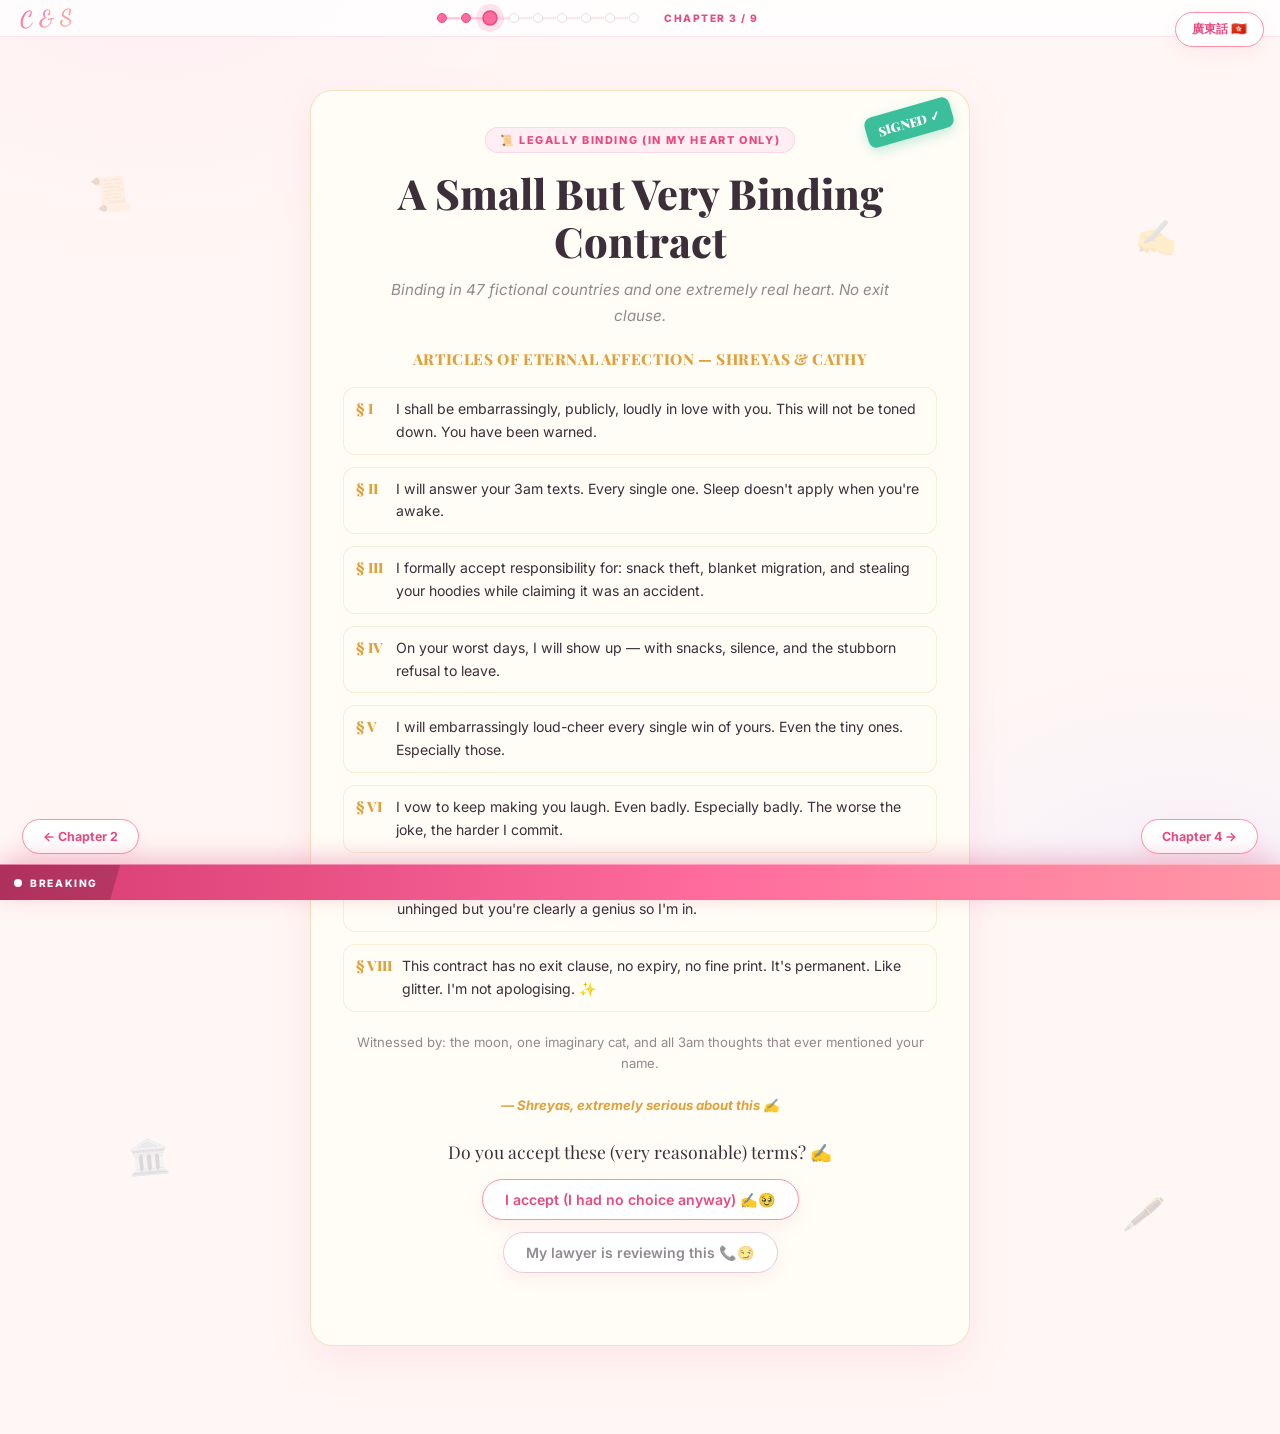
==== commit 9e77f049: "Make breaking-news ticker attractive (pulsing live dot, angled label, gradient bar, edge fade)" ====
--- a/contract.html
+++ b/contract.html
@@ -6,7 +6,7 @@
   <title>Chapter 3 — The Contract 📜</title>
   <link rel="preconnect" href="https://fonts.googleapis.com"/>
   <link href="https://fonts.googleapis.com/css2?family=Playfair+Display:ital,wght@0,400;0,700;0,900;1,400&family=Inter:wght@300;400;500;600;700;800&family=Dancing+Script:wght@600;700&display=swap" rel="stylesheet"/>
-  <link rel="stylesheet" href="style.css?v=10"/>
+  <link rel="stylesheet" href="style.css?v=12"/>
 </head>
 <body>
   <canvas id="starsCanvas"></canvas>
@@ -144,7 +144,7 @@
   </div>
 
   <div class="ticker-wrap">
-    <div class="ticker-label">🔴 BREAKING</div>
+    <div class="ticker-label">BREAKING</div>
     <div class="ticker-track"><div class="ticker-content">
       <span>Contract filed. 8 articles. Zero exit clauses. Legal team unavailable (also distracted by snacks). &nbsp;•&nbsp;</span>
       <span>§ III officially the most relatable clause. Sources: blanket theft incident, 2024. &nbsp;•&nbsp;</span>
--- a/style.css
+++ b/style.css
@@ -197,8 +197,8 @@
 .btn-yes:hover { transform:translateY(-4px) scale(1.04); box-shadow:0 16px 38px rgba(255,107,157,.5); }
 .btn-huge { font-size:1.1rem; padding:16px 44px; }
 .btn-no {
-  background:#fff; border:1.5px dashed #e3cdd5;
-  color:#b3a3ab; font-weight:600;
+  background:#f6f2fd; border:1.5px dashed #b9a3e8;
+  color:#7a5bc4; font-weight:700;
 }
 .btn-row { display:flex; gap:14px; justify-content:center; align-items:center; flex-wrap:wrap; margin-top:8px; }
 .pulse-btn { animation:pulseBeat 1.9s ease-in-out infinite; }
@@ -361,19 +361,47 @@
 .dancer { font-size:2.4rem; display:inline-block; animation:danceLoop 1.1s ease-in-out infinite; }
 @keyframes danceLoop { 0%,100% { transform:rotate(-12deg) translateY(0); } 50% { transform:rotate(12deg) translateY(-7px); } }
 
-/* ===================== TICKER ===================== */
+/* ===================== TICKER (breaking-news lower-third) ===================== */
 .ticker-wrap {
   position:fixed; bottom:0; left:0; right:0; z-index:850;
   display:flex; align-items:center;
-  background:var(--pink); height:32px; overflow:hidden;
+  height:36px; overflow:hidden;
+  background:linear-gradient(90deg,#d63b71 0%,#ff6b9d 55%,#ff97a6 100%);
+  box-shadow:0 -6px 24px rgba(214,59,113,0.30);
+  border-top:1px solid rgba(255,255,255,0.35);
 }
 .ticker-label {
-  flex-shrink:0; background:var(--pink-d); color:#fff;
-  font-size:.6rem; font-weight:800; letter-spacing:.1em;
-  padding:0 12px; height:100%; display:flex; align-items:center; text-transform:uppercase;
-}
-.ticker-track { flex:1; overflow:hidden; }
-.ticker-content { display:inline-block; white-space:nowrap; padding-left:100%; animation:tickerScroll 32s linear infinite; font-size:.7rem; font-weight:600; color:#fff; }
+  flex-shrink:0; display:flex; align-items:center; gap:8px;
+  height:100%; padding:0 22px 0 14px;
+  background:rgba(0,0,0,0.18);
+  color:#fff; font-size:.64rem; font-weight:800;
+  letter-spacing:.16em; text-transform:uppercase;
+  clip-path:polygon(0 0, 100% 0, calc(100% - 10px) 100%, 0 100%);
+}
+/* pulsing LIVE dot */
+.ticker-label::before {
+  content:''; width:8px; height:8px; border-radius:50%;
+  background:#fff; flex-shrink:0;
+  box-shadow:0 0 0 0 rgba(255,255,255,0.75);
+  animation:livePulse 1.4s ease-out infinite;
+}
+@keyframes livePulse {
+  0%   { box-shadow:0 0 0 0 rgba(255,255,255,0.7); }
+  70%  { box-shadow:0 0 0 8px rgba(255,255,255,0); }
+  100% { box-shadow:0 0 0 0 rgba(255,255,255,0); }
+}
+/* soft fade at both edges of the scrolling text */
+.ticker-track {
+  flex:1; overflow:hidden;
+  -webkit-mask-image:linear-gradient(90deg, transparent 0, #000 38px, #000 calc(100% - 38px), transparent 100%);
+          mask-image:linear-gradient(90deg, transparent 0, #000 38px, #000 calc(100% - 38px), transparent 100%);
+}
+.ticker-content {
+  display:inline-block; white-space:nowrap; padding-left:100%;
+  animation:tickerScroll 30s linear infinite;
+  font-size:.72rem; font-weight:600; color:#fff;
+}
+.ticker-content span { padding:0 4px; }
 @keyframes tickerScroll { from { transform:translateX(0); } to { transform:translateX(-100%); } }
 
 /* ===================== REVEAL ===================== */
